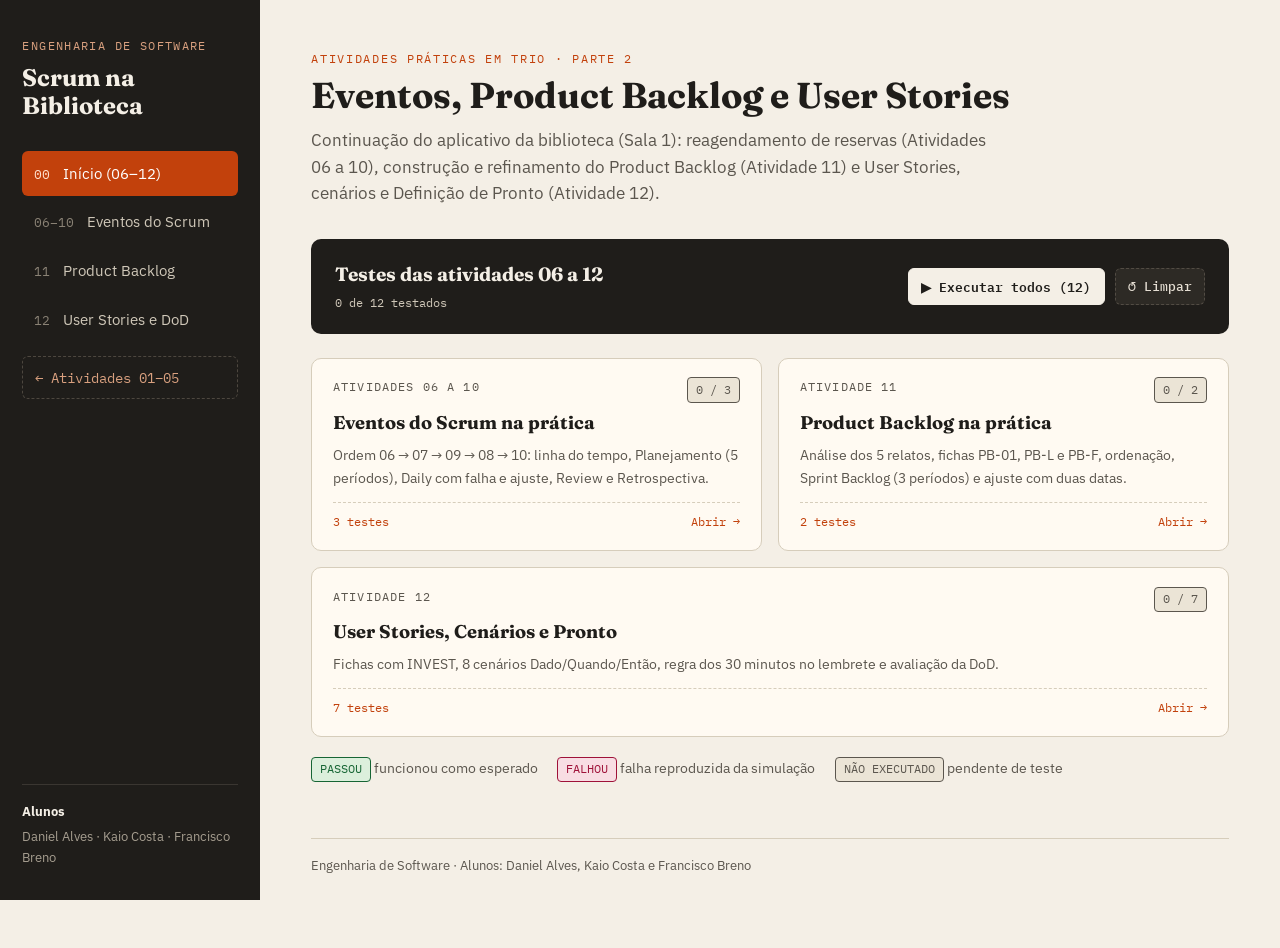
==== scrum-atividades-eng-software/pages/atividades-06-a-12.html @ 36e6ffd8 "Update Scrum activities site Co-authored-by: Copilot App <223556219+Copilot@users.noreply.github.com" ====
<!DOCTYPE html>
<html lang="pt-BR">
<head>
  <meta charset="UTF-8">
  <meta name="viewport" content="width=device-width, initial-scale=1.0">
  <title>Scrum na Biblioteca — Atividades 06 a 12</title>
  <link rel="stylesheet" href="../assets/css/style.css">
</head>
<body>

<aside>
  <div class="brand">
    <small>Engenharia de Software</small>
    <h1>Scrum na Biblioteca</h1>
  </div>
  <nav>
    <button class="active" data-tab="inicio"><span>00</span>Início (06–12)</button>
    <button data-tab="eventos"><span>06–10</span>Eventos do Scrum</button>
    <button data-tab="backlog"><span>11</span>Product Backlog</button>
    <button data-tab="stories"><span>12</span>User Stories e DoD</button>
    <a class="nav-ext" href="../index.html"><span>← Atividades 01–05</span><span></span></a>
  </nav>
  <div class="team">
    <strong>Alunos</strong>
    Daniel Alves · Kaio Costa · Francisco Breno
  </div>
</aside>

<main>

<!-- ================= INÍCIO ================= -->
<section class="panel active" id="inicio">
  <span class="kicker">Atividades práticas em trio · Parte 2</span>
  <h2>Eventos, Product Backlog e User Stories</h2>
  <p class="lead">
    Continuação do aplicativo da biblioteca (Sala 1): reagendamento de reservas (Atividades 06 a 10),
    construção e refinamento do Product Backlog (Atividade 11) e User Stories, cenários e Definição de Pronto (Atividade 12).
  </p>

  <div class="test-bar">
    <div>
      <strong>Testes das atividades 06 a 12</strong>
      <small id="global-status">0 de 12 testados</small>
    </div>
    <div class="test-bar-actions">
      <button class="run-all-btn" id="global-run-all">▶ Executar todos (12)</button>
      <button class="subtle-btn dark" id="global-reset-all">↺ Limpar</button>
    </div>
  </div>

  <div class="activity-cards">
    <div class="act-card" data-goto="eventos">
      <div>
        <div class="act-card-header">
          <span class="label">Atividades 06 a 10</span>
          <span class="tag wait" id="card-status-ev">0 / 3</span>
        </div>
        <h4>Eventos do Scrum na prática</h4>
        <p>Ordem 06 → 07 → 09 → 08 → 10: linha do tempo, Planejamento (5 períodos), Daily com falha e ajuste, Review e Retrospectiva.</p>
      </div>
      <div class="act-card-footer">
        <span>3 testes</span>
        <span>Abrir →</span>
      </div>
    </div>

    <div class="act-card" data-goto="backlog">
      <div>
        <div class="act-card-header">
          <span class="label">Atividade 11</span>
          <span class="tag wait" id="card-status-pb">0 / 2</span>
        </div>
        <h4>Product Backlog na prática</h4>
        <p>Análise dos 5 relatos, fichas PB-01, PB-L e PB-F, ordenação, Sprint Backlog (3 períodos) e ajuste com duas datas.</p>
      </div>
      <div class="act-card-footer">
        <span>2 testes</span>
        <span>Abrir →</span>
      </div>
    </div>

    <div class="act-card" data-goto="stories">
      <div>
        <div class="act-card-header">
          <span class="label">Atividade 12</span>
          <span class="tag wait" id="card-status-us">0 / 7</span>
        </div>
        <h4>User Stories, Cenários e Pronto</h4>
        <p>Fichas com INVEST, 8 cenários Dado/Quando/Então, regra dos 30 minutos no lembrete e avaliação da DoD.</p>
      </div>
      <div class="act-card-footer">
        <span>7 testes</span>
        <span>Abrir →</span>
      </div>
    </div>
  </div>

  <div class="legend">
    <span><span class="tag ok">PASSOU</span> funcionou como esperado</span>
    <span><span class="tag no">FALHOU</span> falha reproduzida da simulação</span>
    <span><span class="tag wait">NÃO EXECUTADO</span> pendente de teste</span>
  </div>
</section>

<!-- ================= ATIVIDADES 06 A 10 ================= -->
<section class="panel" id="eventos">
  <span class="kicker">Atividades 06 a 10 · Eventos do Scrum (ordem 06 → 07 → 09 → 08 → 10)</span>
  <h2>Reagendamento de reserva na Sala 1</h2>
  <p class="lead">
    Dados usados em todos os testes: na Sala 1, <b>10h</b> está reservada por <b>Ana</b>, <b>11h</b> está <b>livre</b> e <b>14h</b> está reservada por <b>Bruno</b>.
    A Daily (09) vem antes da Review (08) para usarmos o plano ajustado na demonstração.
  </p>

  <h3 data-n="06">Cerimônias e linha do tempo da Sprint</h3>
  <div class="box">
    <p><b>Papéis iniciais:</b> Product Owner: <b>Daniel Alves</b> · Scrum Master: <b>Kaio Costa</b> · Developers (rep.): <b>Francisco Breno</b>.</p>
    <span class="label" style="margin-top:.8rem">Sprint (Segunda a Sexta-feira) e perguntas de cada evento</span>
    <div class="timeline">
      <div class="t-step">
        <small>Segunda · Início</small>
        <strong>Planejamento</strong>
        <p>"O que queremos permitir que Ana faça até sexta e o que cabe nos 5 períodos?"</p>
      </div>
      <div class="t-step">
        <small>Seg a Sex (encenada Qua)</small>
        <strong>Reunião Diária</strong>
        <p>"O que avançou, o que travou nas duas telas e o que ajustar hoje para salvar a meta?"</p>
      </div>
      <div class="t-step">
        <small>Sexta · Perto do fim</small>
        <strong>Review da Sprint</strong>
        <p>"O reagendamento atendeu à necessidade de Ana e o que o estudante sugere depois?"</p>
      </div>
      <div class="t-step">
        <small>Sexta · Encerramento</small>
        <strong>Retrospectiva</strong>
        <p>"Por que notamos tarde o erro entre as telas e o que vamos melhorar na próxima Sprint?"</p>
      </div>
    </div>
  </div>

  <h3 data-n="07">Planejamento da Sprint (capacidade: 5 períodos)</h3>
  <div class="cols">
    <div class="box">
      <span class="label">Meta da Sprint</span>
      <p class="quote">Permitir que Ana troque sua reserva para um horário livre, preservando a reserva original se o destino estiver ocupado.</p>
      <span class="label" style="margin-top:.8rem">Seleção inicial (4 de 5 períodos)</span>
      <ol class="backlog">
        <li><div><b>A. Reagendamento básico</b><small>Trocar 10h→11h e bloquear 10h→14h nas duas telas.</small></div><span class="tag ok">3 períodos</span></li>
        <li><div><b>B. Confirmação detalhada</b><small>Mostrar sala e novo horário ao concluir (depende de A).</small></div><span class="tag ok">1 período</span></li>
        <li><div><b>C. Histórico de alterações</b><small>Adiado: somaria 6 períodos (passa de 5) e depende de A.</small></div><span class="tag wait">2 · fora</span></li>
      </ol>
    </div>
    <div class="box">
      <span class="label">Plano inicial de trabalho</span>
      <ul style="margin-left:1.2rem">
        <li>Desenhar "Minhas reservas" com o botão <b>Reagendar</b> e a tela "Consultar horários".</li>
        <li>Definir regra: se o novo horário for livre, mover reserva; se ocupado, manter 10h.</li>
        <li>Executar os dois testes (10h → 11h livre e 10h → 14h ocupado).</li>
      </ul>
      <p style="margin-top:.8rem"><b>Conferência do SM (Kaio):</b> o plano usa 4 de 5 períodos, cabe no tempo e cobre as duas situações.</p>
    </div>
  </div>

  <h3 data-n="09">Reunião Diária (Quarta) e ajuste do plano</h3>
  <div class="box">
    <p><b>Falha observada na quarta:</b> ao trocar das 10h para as 11h, "Minhas reservas" mostrou 11h, mas "Consultar horários" continuou marcando <b>10h como ocupada</b>. A correção e novos testes acrescentam <b>+2 períodos</b> ao item A (que sobe de 3 para <b>5 períodos</b>).</p>
    <p><b>Encenação da Daily (2 min · Developers: Daniel e Francisco · Observador: Kaio):</b></p>
    <ul style="margin-left:1.2rem;margin-top:.35rem">
      <li><b>Avançou:</b> a troca na tela de Ana já funciona; <b>Impede:</b> a consulta não libera as 10h; <b>Ação agora:</b> corrigir a atualização da consulta e repetir os testes. <i>(Kaio anotou: conversa terminou com próxima ação clara.)</i></li>
    </ul>
    <p style="margin-top:.55rem"><b>Renegociação pós-Daily (PO Daniel + Dev Francisco):</b> como A passou para <b>5 períodos</b>, <b>adiamos o item B (Confirmação detalhada, 1 período)</b> para a próxima Sprint. Primeiro corrigimos o vínculo entre as telas; Francisco e Daniel conferem os dois testes.</p>
  </div>

  <div class="lab">
    <div>
      <div class="switch" id="ev-switch">
        <button class="on" data-v="bug">1ª versão (com falha)</button>
        <button data-v="ok">Protótipo corrigido</button>
      </div>

      <div class="phone">
        <div class="sub-screen">
          <div class="bar"><span>Minhas reservas</span><span>Ana</span></div>
          <div style="font-size:.88rem;margin-bottom:.45rem">
            Reserva atual: <b id="ev-ana-slot">Sala 1 · 10:00</b>
          </div>
          <div style="font-size:.82rem;color:var(--ink-soft);margin-bottom:.35rem">Trocar para:</div>
          <div class="btn-row">
            <button class="phone-btn" id="ev-pick-11">11:00</button>
            <button class="phone-btn" id="ev-pick-14">14:00</button>
          </div>
          <button class="phone-btn danger" id="ev-reagendar" style="margin-top:.5rem">Reagendar para <span id="ev-target-lbl">11:00</span></button>
          <div class="screen-out" id="ev-ana-out" style="min-height:48px;margin-top:.55rem">Reserva de Ana às 10:00</div>
        </div>

        <div class="sub-screen">
          <div class="bar"><span>Consultar horários</span><span>Sala 1</span></div>
          <div style="font-size:.86rem;display:grid;gap:.35rem">
            <div>10:00 <span class="tag no" id="ev-s10">Ocupado (Ana)</span></div>
            <div>11:00 <span class="tag ok" id="ev-s11">Livre</span></div>
            <div>14:00 <span class="tag no" id="ev-s14">Ocupado (Bruno)</span></div>
          </div>
        </div>
        <button class="subtle-btn" id="ev-reset" style="margin-top:.7rem;width:100%">↺ Dados iniciais</button>
      </div>
    </div>

    <div>
      <div class="summary">
        <span>Testes do reagendamento (Ativ. 09)</span>
        <button class="run-all-btn" data-group="ev">▶ Executar todos (3)</button>
        <span class="score" id="ev-score">0 / 3</span>
      </div>

      <div class="test" data-test="ev-t1">
        <header><b>1ª VERSÃO</b><h4>Trocar 10h → 11h na quarta (falha observada)</h4><button class="run">Testar</button></header>
        <div class="test-lines">
          <div><strong>Ação:</strong> na 1ª versão, reagendar de 10:00 para 11:00</div>
          <div><strong>Esperado:</strong> Ana em 11:00 e 10:00 livre na consulta</div>
          <div class="got-row"><span><strong>Obtido:</strong> <span class="got">—</span></span><span class="tag-slot"></span></div>
        </div>
        <div class="note">Falha reproduzida da Daily: "Minhas reservas" mudou para 11h, mas "Consultar horários" manteve 10h ocupada.</div>
      </div>

      <div class="test" data-test="ev-t2">
        <header><b>TESTE 1</b><h4>Trocar 10h → 11h livre (corrigido)</h4><button class="run">Testar</button></header>
        <div class="test-lines">
          <div><strong>Ação:</strong> começar com dados iniciais e reagendar 10:00 → 11:00</div>
          <div><strong>Esperado:</strong> Ana em 11:00 · 10:00 Livre, 11:00 Ocupado, 14:00 Ocupado</div>
          <div class="got-row"><span><strong>Obtido:</strong> <span class="got">—</span></span><span class="tag-slot"></span></div>
        </div>
      </div>

      <div class="test" data-test="ev-t3">
        <header><b>TESTE 2</b><h4>Tentar trocar 10h → 14h ocupado (corrigido)</h4><button class="run">Testar</button></header>
        <div class="test-lines">
          <div><strong>Ação:</strong> começar com dados iniciais e tentar reagendar 10:00 → 14:00</div>
          <div><strong>Esperado:</strong> aviso de ocupado; Ana fica em 10:00; 10h e 14h Ocupados, 11h Livre</div>
          <div class="got-row"><span><strong>Obtido:</strong> <span class="got">—</span></span><span class="tag-slot"></span></div>
        </div>
      </div>
    </div>
  </div>

  <h3 data-n="08">Review da Sprint</h3>
  <div class="cols">
    <div class="box">
      <span class="label">Demonstração e conversa com estudante</span>
      <p><b>Resultado demonstrado:</b> reagendamento básico concluído (Testes 1 e 2 passaram). <b>Pendências:</b> itens B e C adiados.</p>
      <p><b>Feedback do estudante (Kaio encenando):</b> <i>"Vi que mudou, mas tive que abrir Minhas reservas para conferir o novo horário. Um lembrete também ajudaria."</i></p>
      <p><b>Pergunta do PO (Daniel):</b> "Em que momento sentiu falta?" — <b>Resposta:</b> logo após confirmar, só apareceu "Reserva alterada", e depois é fácil esquecer o novo horário.</p>
    </div>
    <div class="box">
      <span class="label">Decisão sobre o Product Backlog</span>
      <ul style="margin-left:1.2rem">
        <li><b>1º entre os pendentes:</b> <b>Confirmação detalhada (PB-01)</b> — já estava no backlog; só exige ajustar a mensagem para mostrar sala e horário (Francisco).</li>
        <li><b>Item novo:</b> <b>Lembrete de reserva</b> entra no Product Backlog para análise e refinamento após a confirmação detalhada.</li>
        <li><b>Histórico:</b> permanece depois dos dois por ter menor urgência agora.</li>
      </ul>
    </div>
  </div>

  <h3 data-n="10">Retrospectiva da Sprint</h3>
  <div class="cols">
    <div class="box">
      <span class="label">Fatos da Sprint e classificação</span>
      <p><b>Dificuldade:</b> testar o reagendamento sem conferir as duas telas juntas desde o começo.</p>
      <p><b>Prática a preservar:</b> conferir "Minhas reservas" e "Consultar horários" lado a lado com dados fixos.</p>
      <p style="margin-top:.55rem"><b>Classificação dos assuntos:</b></p>
      <ul style="margin-left:1.2rem">
        <li><i>"Mostrar sala e novo horário na confirmação"</i> → <b>Review / Product Backlog</b> (melhoria do produto).</li>
        <li><i>"Conferir as telas em conjunto antes da demonstração"</i> → <b>Retrospectiva</b> (forma de trabalhar do time).</li>
      </ul>
    </div>
    <div class="box">
      <span class="label">Melhoria verificável para a próxima Sprint</span>
      <p class="quote">
        "Vamos conferir todas as telas afetadas em dupla antes da primeira demonstração. Francisco (Developers) vai combinar a execução até o início da implementação na próxima Sprint. Vamos verificar se ajudou olhando o registro dos testes conjuntos antes da Daily, sem falhas de sincronização na demonstração."
      </p>
    </div>
  </div>
</section>

<!-- ================= ATIVIDADE 11 ================= -->
<section class="panel" id="backlog">
  <span class="kicker">Atividade 11 · Product Backlog na prática</span>
  <h2>Dos relatos ao Sprint Backlog</h2>
  <p class="lead">
    PO: Daniel Alves · SM: Kaio Costa · Developers: Francisco Breno.
    Análise dos 5 relatos (R1 a R5), criação e ordenação das fichas e ajuste final com reservas em duas datas.
  </p>

  <h3 data-n="1">Tratamento dos 5 relatos</h3>
  <div class="box table-wrap">
    <table class="roles">
      <tr><th>Relato</th><th>Necessidade / Problema</th><th>Encaminhamento</th><th>Justificativa e dúvida</th></tr>
      <tr>
        <td><b>R1 Ana</b></td>
        <td>Após reagendar, não viu qual sala e horário ficaram confirmados.</td>
        <td><b>Refinar item <code>PB-01</code></b></td>
        <td><code>PB-01</code> já trata da confirmação. <i>Hipótese a confirmar:</i> se precisa também mostrar a data (confirmada na etapa 5).</td>
      </tr>
      <tr>
        <td><b>R2 Bruno</b></td>
        <td>Esqueceu o novo horário após trocar; biblioteca confirmou lembrete 30 min antes.</td>
        <td><b>Item novo <code>PB-L</code></b></td>
        <td>Nova funcionalidade de notificação. <i>Dúvida:</i> o que fazer se a troca ocorrer faltando menos de 30 min.</td>
      </tr>
      <tr>
        <td><b>R3 Júlia</b></td>
        <td>Muitos horários ocupados atrapalham achar uma sala livre.</td>
        <td><b>Item novo <code>PB-F</code></b></td>
        <td>Filtro opcional mantendo a lista completa. <i>Dúvida:</i> como voltar à lista completa e o que mostrar se tudo estiver ocupado.</td>
      </tr>
      <tr>
        <td><b>R4 Equipe</b></td>
        <td>Conferir telas em dupla antes de demonstrar evita divergência.</td>
        <td><b>Melhoria de trabalho</b></td>
        <td>Não é requisito do usuário; entra nos combinados do time na <b>Retrospectiva / DoD</b>.</td>
      </tr>
      <tr>
        <td><b>R5 Coordenação</b></td>
        <td>"A tela precisa ficar mais moderna" (vago, sem dificuldade observada).</td>
        <td><b>Pedir esclarecimento</b></td>
        <td><i>Pergunta:</i> "Qual dificuldade foi observada na tela atual e o que precisa mudar para melhorar o uso?"</td>
      </tr>
    </table>
  </div>

  <h3 data-n="2">Product Backlog ordenado e fichas detalhadas</h3>
  <div class="box">
    <span class="label">Meta do Produto</span>
    <p class="quote">Tornar a consulta e o acompanhamento de reservas mais claros para que o estudante encontre vagas e não perca sua sala.</p>
    <p style="font-size:.9rem;margin-top:.4rem"><b>Justificativa da ordem:</b> <code>PB-01</code> (1º) resolve dúvida imediata após reagendar com apenas 1 período e sem bloqueios; <code>PB-F</code> (2º) ajuda a achar salas livres rápido também com 1 período; <code>PB-L</code> (3º) tem dúvida pendente sobre trocas &lt;30 min e custa 2 períodos; <code>PB-02</code> fica em 4º.</p>
  </div>

  <div class="cols">
    <div class="box">
      <span class="label">1º · PB-01 · Exibir sala, data e horário na confirmação (1 período)</span>
      <p><b>Origem e valor (R1):</b> evita que Ana tenha de abrir outra tela para conferir a troca.</p>
      <p><b>Requisito funcional (atualizado no passo 5):</b> após reagendar com sucesso, o aplicativo deve exibir a <b>sala, a data e o novo horário</b> da reserva alterada.</p>
      <p><b>Critérios verificáveis:</b><br>
      • <b>C1 (atualizado):</b> com reservas em <code>10/11</code> e <code>12/11</code> às 10h, ao trocar <code>10/11</code> para 11h, a confirmação mostra <code>Sala 1 · 10/11 · 11h</code>.<br>
      • <b>C2:</b> se o destino estiver ocupado (14h), informa indisponibilidade e mantém <code>10/11 · 10h</code> sem confirmar sucesso.</p>
    </div>

    <div class="box">
      <span class="label">2º · PB-F · Filtrar horários livres na consulta (1 período)</span>
      <p><b>Origem e valor (R3):</b> reduz tempo de busca de Júlia sem esconder a lista completa.</p>
      <p><b>Requisito funcional:</b> na consulta de sala e data, permitir ativar o filtro "Só livres" e voltar à lista completa.</p>
      <p><b>Critérios verificáveis:</b><br>
      • <b>C1:</b> em <code>10/11</code> (10h e 14h ocupados, 11h livre), filtro mostra só <code>11h</code> e botão permite voltar.<br>
      • <b>C2:</b> em <code>12/11</code> (todos ocupados), filtro mostra mensagem de nenhum horário livre.</p>
    </div>
  </div>

  <div class="cols">
    <div class="box">
      <span class="label">3º · PB-L · Enviar lembrete antes do horário vigente (2 períodos)</span>
      <p><b>Origem e valor (R2):</b> evita que Bruno esqueça a reserva após reagendar.</p>
      <p><b>Requisito funcional:</b> enviar notificação 30 min antes do horário vigente de reserva ativa com sala, data e horário.</p>
      <p><b>Critérios:</b> C1: reserva ativa/reagendada envia 30 min antes do horário vigente (sem envio do antigo); C2: reserva cancelada antes não envia.</p>
      <p><b>Dúvida aberta:</b> o que fazer se reagendar faltando menos de 30 min.</p>
    </div>

    <div class="box">
      <span class="label">4º · PB-02 · Mostrar histórico de reagendamentos (2 períodos)</span>
      <p>Mantido com a descrição inicial ("Mostrar ao estudante o histórico de reagendamentos"). Será detalhado depois, pois tem menor prioridade frente à confirmação imediata, ao filtro e ao lembrete.</p>
    </div>
  </div>

  <h3 data-n="3">Sprint Backlog (capacidade: 3 períodos) e passo 5</h3>
  <div class="box">
    <p><b>Meta da Sprint:</b> Eliminar a dúvida de quem acabou de reagendar e facilitar a busca por horários livres.</p>
    <p><b>Selecionados (2 de 3 períodos):</b> <code>PB-01</code> (1 período) + <code>PB-F</code> (1 período). <b>Ficaram fora:</b> <code>PB-L</code> (2 períodos — dúvida aberta de &lt;30 min e passaria ou zeraria folga) e <code>PB-02</code> (2 períodos).</p>
    <table class="roles" style="margin-top:.6rem">
      <tr><th>ID</th><th>Ação do plano dos Developers</th><th>Resultado que a ação produz</th></tr>
      <tr><td>PB-01</td><td>Ajustar confirmação para buscar sala, <b>data (passo 5)</b> e novo horário da reserva alterada.</td><td>Mensagem exibe <code>Sala 1 · 10/11 · 11h</code> sem pegar a data <code>12/11</code>.</td></tr>
      <tr><td>PB-01</td><td>Testar troca com duas datas (<code>10/11</code> e <code>12/11</code>) e tentativa em horário ocupado (<code>14h</code>).</td><td>Registro da tela de confirmação e preservação da reserva original.</td></tr>
      <tr><td>PB-F</td><td>Adicionar opção "Só livres" / "Ver todos" e tratar dia sem vagas na consulta.</td><td><code>10/11</code> exibe só <code>11h</code>; <code>12/11</code> mostra aviso de falta de vagas.</td></tr>
    </table>
    <p style="font-size:.9rem;margin-top:.6rem"><b>Efeito do passo 5 (nova informação sobre a data):</b> <code>PB-01</code> já estava na Sprint e manteve <b>1 período</b>; atualizamos o requisito, o Critério 1 e o plano de teste no Sprint Backlog preservando a Meta da Sprint.</p>
  </div>

  <h3 data-n="4">Simulação de PB-01 com duas datas (<code>10/11</code> e <code>12/11</code>)</h3>
  <div class="lab">
    <div class="phone">
      <div class="bar"><span>Reagendar</span><span>Ana</span></div>
      <div style="font-size:.84rem;color:var(--ink-soft);margin-bottom:.4rem">Reservas ativas de Ana às 10:00:</div>
      <div class="slot sel" style="cursor:default"><b>Sala 1 · 10/11 · 10:00</b><span class="tag ok">selecionada</span></div>
      <div class="slot" style="cursor:default">Sala 1 · 12/11 · 10:00 <span class="tag wait">outra data</span></div>
      <div class="btn-row">
        <button class="phone-btn" id="pb-try-11">Trocar 10/11 → 11h</button>
        <button class="phone-btn danger" id="pb-try-14">Trocar 10/11 → 14h</button>
      </div>
      <div class="screen-out" id="pb-out" style="min-height:60px;margin-top:.7rem">Escolha um destino para a reserva de 10/11</div>
      <button class="subtle-btn" id="pb-reset" style="margin-top:.7rem;width:100%">↺ Reiniciar</button>
    </div>

    <div>
      <div class="summary">
        <span>Testes do Sprint Backlog (Ativ. 11)</span>
        <button class="run-all-btn" data-group="pb">▶ Executar todos (2)</button>
        <span class="score" id="pb-score">0 / 2</span>
      </div>

      <div class="test" data-test="pb-t1">
        <header><b>PB-01 · C1</b><h4>Confirmar troca em 10/11 exibindo a data correta</h4><button class="run">Testar</button></header>
        <div class="test-lines">
          <div><strong>Ação:</strong> trocar a reserva de <code>10/11</code> (10:00) para <code>11:00</code></div>
          <div><strong>Esperado:</strong> confirmação mostrar <code>Sala 1 · 10/11 · 11:00</code> (não <code>12/11</code>)</div>
          <div class="got-row"><span><strong>Obtido:</strong> <span class="got">—</span></span><span class="tag-slot"></span></div>
        </div>
      </div>

      <div class="test" data-test="pb-t2">
        <header><b>PB-01 · C2</b><h4>Bloquear troca de 10/11 para 14:00 (ocupado)</h4><button class="run">Testar</button></header>
        <div class="test-lines">
          <div><strong>Ação:</strong> tentar trocar <code>10/11</code> (10:00) para <code>14:00</code></div>
          <div><strong>Esperado:</strong> avisar indisponibilidade e manter <code>Sala 1 · 10/11 · 10:00</code></div>
          <div class="got-row"><span><strong>Obtido:</strong> <span class="got">—</span></span><span class="tag-slot"></span></div>
        </div>
      </div>
    </div>
  </div>
</section>

<!-- ================= ATIVIDADE 12 ================= -->
<section class="panel" id="stories">
  <span class="kicker">Atividade 12 · User Stories, Cenários e Definição de Pronto</span>
  <h2>Filtro (<code>PB-F</code>), Lembrete (<code>PB-L</code>) e DoD</h2>
  <p class="lead">
    Fichas completas com Três Cs e INVEST, adaptação da regra de 30 minutos no lembrete,
    os 8 cenários em Dado/Quando/Então, trecho do Sprint Backlog e avaliação da Definição de Pronto.
  </p>

  <h3 data-n="1">Fichas das duas histórias (com INVEST e adaptação)</h3>
  <div class="cols">
    <div class="box">
      <span class="label">Ficha PB-F · Filtrar horários livres na consulta</span>
      <p><b>Narrativa:</b> Como estudante que consulta uma sala, quero filtrar apenas os horários livres, para encontrar uma vaga sem percorrer horários ocupados.</p>
      <p><b>Conversa (Relato de Júlia):</b><br>
      • <i>Como voltar à lista completa?</i> Decisão: botão alterna "Só livres" e "Ver todos".<br>
      • <i>E se tudo estiver ocupado?</i> Decisão: exibir "Nenhum horário livre nesta data".</p>
      <p><b>Critérios:</b> <b>CA-F01</b> (10/11 exibe só 11h e volta à lista completa); <b>CA-F02</b> (12/11 exibe aviso de falta de vagas).</p>
      <p><b>INVEST (resumo + melhoria):</b> I: independente de lembrete/histórico; N: formato do botão é negociável; V: agiliza busca; E: 1 período; S: cabe em uma Sprint; T: testável em 10/11 e 12/11. <b>Melhoria após INVEST:</b> trocamos "melhorar consulta" por perfil específico e limite claro de data sem vagas.</p>
    </div>

    <div class="box">
      <span class="label">Ficha PB-L · Enviar lembrete da reserva vigente</span>
      <p><b>Narrativa:</b> Como estudante com reserva ativa, quero receber um lembrete antes do horário vigente, para não esquecer a sala após reagendar.</p>
      <p><b>Recorte de escopo:</b> sem e-mail, preferências individuais ou trocas após envio já feito. <b>Dependência:</b> registro da reserva vigente. <b>Dúvida real:</b> fuso/atraso de rede.</p>
      <p><b>Critérios (atualizados na Etapa 3):</b><br>
      • <b>CA-L01</b>: sem alteração, envia 1 vez 30 min antes (sala, data, horário).<br>
      • <b>CA-L02</b>: reagendamento ≥ 30 min antes cancela envio antigo e envia 30 min antes do novo; se faltar <b>&lt; 30 min</b>, envia <b>imediatamente</b> 1 vez; com <b>exatos 30 min</b>, segue regra dos 30 min.<br>
      • <b>CA-L03</b>: cancelada antes do envio não gera notificação.</p>
      <p><b>INVEST pós-regra nova:</b> mantivemos tudo na <b>mesma história PB-L</b>, pois apenas completa a regra de tempo de um único lembrete sem criar nova funcionalidade.</p>
    </div>
  </div>

  <h3 data-n="2">Trecho do Sprint Backlog de PB-L (Etapa 3)</h3>
  <div class="box">
    <p><b>Meta da Sprint:</b> Garantir que estudantes recebam um único lembrete correto do horário vigente, mesmo em trocas de última hora.</p>
    <table class="roles" style="margin-top:.5rem">
      <tr><th>ID</th><th>Tarefa dos Developers</th><th>Resultado esperado</th></tr>
      <tr><td>PB-L</td><td>Implementar regra de envio imediato quando faltar &lt; 30 min e envio aos 30 min quando faltar = 30 min.</td><td>Notificação única enviada no momento exato com dados do novo horário.</td></tr>
      <tr><td>PB-L</td><td>Cancelar envio anterior ao confirmar reagendamento ou cancelamento.</td><td>Nenhuma notificação emitida no horário da reserva antiga (ex.: 9h30 ou 11h30).</td></tr>
      <tr><td>PB-L</td><td>Executar cenários de limite (<code>CT-L04</code>, <code>CT-L05</code>) e repetir reagendamento (<code>CT-L02</code>) e cancelamento (<code>CT-L03</code>).</td><td>Registro das notificações observadas no horário antigo e no novo.</td></tr>
    </table>
  </div>

  <h3 data-n="3">Os 8 cenários (Dado · Quando · Então) e evidências da Etapa 4</h3>
  <div class="box table-wrap">
    <table class="roles">
      <tr><th>Caso e vínculo</th><th>Dado / Quando / Então (resumo)</th><th>Resultado Etapa 4</th></tr>
      <tr><td><b>CT-F01</b> · PB-F · CA-F01<br><small>Filtro em 10/11</small></td><td><b>Dado</b> 10/11 (10h/14h ocup., 11h livre) · <b>Quando</b> ativar "Só livres" · <b>Então</b> exibe só 11h.</td><td><span class="tag ok">Passou</span></td></tr>
      <tr><td><b>CT-F02</b> · PB-F · CA-F02<br><small>Sem vagas em 12/11</small></td><td><b>Dado</b> 12/11 todos ocupados · <b>Quando</b> ativar "Só livres" · <b>Então</b> exibe "Nenhum horário livre".</td><td><span class="tag ok">Passou</span></td></tr>
      <tr><td><b>CT-F03</b> · PB-F · CA-F01<br><small>Voltar à lista completa</small></td><td><b>Dado</b> filtro ligado em 10/11 · <b>Quando</b> tocar "Ver todos" · <b>Então</b> exibe 10h, 11h e 14h.</td><td><span class="tag ok">Passou</span></td></tr>
      <tr><td><b>CT-L01</b> · PB-L · CA-L01<br><small>Sem alteração</small></td><td><b>Dado</b> Bruno Sala 1 10/11 10h · <b>Quando</b> der 9h30 · <b>Então</b> 1 aviso (Sala 1, 10/11, 10h).</td><td><span class="tag ok">Passou</span></td></tr>
      <tr><td><b>CT-L02</b> · PB-L · CA-L02<br><small>Reagendada (8h50)</small></td><td><b>Dado</b> Bruno 10h · <b>Quando</b> troca 8h50 para 11h · <b>Então</b> nada às 9h30; 1 aviso às 10h30 (11h).</td><td><span class="tag no">Falhou (9h30 e 10h30)</span></td></tr>
      <tr><td><b>CT-L03</b> · PB-L · CA-L03<br><small>Cancelada (8h50)</small></td><td><b>Dado</b> Bruno 10h · <b>Quando</b> cancela 8h50 · <b>Então</b> nenhuma notificação às 9h30.</td><td><span class="tag wait">Não executado</span></td></tr>
      <tr><td><b>CT-L04</b> · PB-L · CA-L02<br><small>Limite = 30 min</small></td><td><b>Dado</b> Bruno 12h em 10/11 · <b>Quando</b> troca 10h30 para 11h · <b>Então</b> 1 aviso às 10h30 (11h); nada às 11h30.</td><td><span class="tag wait">Não executado</span></td></tr>
      <tr><td><b>CT-L05</b> · PB-L · CA-L02<br><small>Limite 29 min</small></td><td><b>Dado</b> Bruno 12h em 10/11 · <b>Quando</b> troca 10h31 para 11h · <b>Então</b> 1 aviso imediato às 10h31 (11h); nada às 11h30.</td><td><span class="tag wait">Não executado</span></td></tr>
    </table>
  </div>

  <h3 data-n="4">Protótipo 1: Filtro de horários (<code>PB-F</code>)</h3>
  <div class="lab">
    <div class="phone">
      <div class="bar"><span>Consultar Sala 1</span><span id="f-date-lbl">10/11</span></div>
      <div class="btn-row" style="margin-bottom:.6rem">
        <button class="phone-btn" id="f-d10">10/11</button>
        <button class="phone-btn muted" id="f-d12">12/11</button>
      </div>
      <div id="f-list" style="font-size:.86rem;display:grid;gap:.35rem;margin-bottom:.65rem"></div>
      <button class="phone-btn danger" id="f-toggle">Mostrar só livres</button>
      <div class="screen-out" id="f-out" style="min-height:44px;margin-top:.6rem">Visualização completa</div>
    </div>

    <div>
      <div class="summary">
        <span>Testes do Filtro (<code>PB-F</code>)</span>
        <button class="run-all-btn" data-group="usf">▶ Testar Filtro (3)</button>
        <span class="score" id="usf-score">0 / 3</span>
      </div>

      <div class="test" data-test="usf-t1">
        <header><b>CT-F01</b><h4>Filtrar horários livres em 10/11</h4><button class="run">Testar</button></header>
        <div class="test-lines">
          <div><strong>Ação:</strong> selecionar 10/11 e ativar "Mostrar só livres"</div>
          <div><strong>Esperado:</strong> exibir somente <code>11:00 Livre</code></div>
          <div class="got-row"><span><strong>Obtido:</strong> <span class="got">—</span></span><span class="tag-slot"></span></div>
        </div>
      </div>

      <div class="test" data-test="usf-t2">
        <header><b>CT-F02</b><h4>Filtrar em 12/11 (todos ocupados)</h4><button class="run">Testar</button></header>
        <div class="test-lines">
          <div><strong>Ação:</strong> selecionar 12/11 e ativar "Mostrar só livres"</div>
          <div><strong>Esperado:</strong> mostrar mensagem "Nenhum horário livre nesta data"</div>
          <div class="got-row"><span><strong>Obtido:</strong> <span class="got">—</span></span><span class="tag-slot"></span></div>
        </div>
      </div>

      <div class="test" data-test="usf-t3">
        <header><b>CT-F03</b><h4>Voltar para a lista completa</h4><button class="run">Testar</button></header>
        <div class="test-lines">
          <div><strong>Ação:</strong> em 10/11 filtrado, clicar em "Ver lista completa"</div>
          <div><strong>Esperado:</strong> voltar a exibir 10:00, 11:00 e 14:00</div>
          <div class="got-row"><span><strong>Obtido:</strong> <span class="got">—</span></span><span class="tag-slot"></span></div>
        </div>
      </div>
    </div>
  </div>

  <h3 data-n="5">Protótipo 2: Lembrete e limites de 30 minutos (<code>PB-L</code>)</h3>
  <div class="lab">
    <div>
      <div class="switch" id="l-switch">
        <button class="on" data-v="bug">Tabela Etapa 4 (com falha)</button>
        <button data-v="ok">Corrigido</button>
      </div>
      <div class="phone">
        <div class="bar"><span>Lembrete · Bruno</span><span>Sala 1 · 10/11</span></div>
        <div style="font-size:.82rem;color:var(--ink-soft);margin-bottom:.4rem">Simular ação:</div>
        <button class="slot sel" id="l-sc-reag">8h50: trocar 10h → 11h</button>
        <button class="slot" id="l-sc-lim30">10h30: trocar 12h → 11h (30 min)</button>
        <button class="slot" id="l-sc-lim29">10h31: trocar 12h → 11h (29 min)</button>
        <div class="screen-out" id="l-out" style="min-height:68px;margin-top:.6rem">Clique em um cenário acima</div>
      </div>
    </div>

    <div>
      <div class="summary">
        <span>Testes do Lembrete (<code>PB-L</code>)</span>
        <button class="run-all-btn" data-group="usl">▶ Testar Lembrete (4)</button>
        <span class="score" id="usl-score">0 / 4</span>
      </div>

      <div class="test" data-test="usl-t1">
        <header><b>CT-L02 (BUG)</b><h4>Encenação Etapa 4: troca 10h→11h às 8h50</h4><button class="run">Testar</button></header>
        <div class="test-lines">
          <div><strong>Ação:</strong> simular troca 10h→11h na versão da tabela da Etapa 4</div>
          <div><strong>Esperado:</strong> nenhum envio às 9h30; 1 envio às 10h30</div>
          <div class="got-row"><span><strong>Obtido:</strong> <span class="got">—</span></span><span class="tag-slot"></span></div>
        </div>
        <div class="note">Falha reproduzida da Etapa 4: violou CA-L02 ao disparar também o lembrete antigo às 9h30.</div>
      </div>

      <div class="test" data-test="usl-t2">
        <header><b>CT-L02 (OK)</b><h4>Troca 10h→11h às 8h50 (corrigido)</h4><button class="run">Testar</button></header>
        <div class="test-lines">
          <div><strong>Ação:</strong> simular troca 10h→11h na versão corrigida</div>
          <div><strong>Esperado:</strong> nada às 9h30; 1 envio às 10h30 (11:00)</div>
          <div class="got-row"><span><strong>Obtido:</strong> <span class="got">—</span></span><span class="tag-slot"></span></div>
        </div>
      </div>

      <div class="test" data-test="usl-t3">
        <header><b>CT-L04</b><h4>Limite exato 30 min (10h30: 12h → 11h)</h4><button class="run">Testar</button></header>
        <div class="test-lines">
          <div><strong>Ação:</strong> Bruno confirma troca às 10h30 de 12h para 11h</div>
          <div><strong>Esperado:</strong> 1 envio às 10h30 (regra 30 min); nada às 11h30</div>
          <div class="got-row"><span><strong>Obtido:</strong> <span class="got">—</span></span><span class="tag-slot"></span></div>
        </div>
      </div>

      <div class="test" data-test="usl-t4">
        <header><b>CT-L05</b><h4>Limite 29 min (10h31: 12h → 11h)</h4><button class="run">Testar</button></header>
        <div class="test-lines">
          <div><strong>Ação:</strong> Bruno confirma troca às 10h31 de 12h para 11h</div>
          <div><strong>Esperado:</strong> 1 envio imediato às 10h31; nada às 11h30</div>
          <div class="got-row"><span><strong>Obtido:</strong> <span class="got">—</span></span><span class="tag-slot"></span></div>
        </div>
      </div>
    </div>
  </div>

  <h3 data-n="6">Decisão sobre a Definição de Pronto (DoD) e regressão</h3>
  <div class="cols">
    <div class="box">
      <span class="label">PB-F · Filtro de horários</span>
      <p><span class="tag no">NÃO PRONTO</span></p>
      <p style="margin-top:.45rem"><b>Por quê:</b> todos os testes passaram e foram registrados, mas falta a <b>revisão/conferência por outro integrante</b> exigida pela DoD.</p>
      <p><b>O que falta:</b> outro integrante do trio revisar e registrar a conferência antes de incluir no Incremento.</p>
    </div>
    <div class="box">
      <span class="label">PB-L · Lembrete de reserva</span>
      <p><span class="tag no">NÃO PRONTO</span></p>
      <p style="margin-top:.45rem"><b>Por quê:</b> houve revisão por outro integrante, mas <code>CT-L02</code> falhou (envio duplicado às 9h30) e <code>CT-L03</code>, <code>CT-L04</code> e <code>CT-L05</code> não foram executados.</p>
      <p><b>Correção e regressão:</b> cancelar o lembrete antigo ao confirmar troca, executar <code>CT-L01</code> a <code>CT-L05</code> e rodar teste de regressão em <b><code>PB-01</code></b> (confirmar que o reagendamento ainda exibe sala, data e horário certos, pois ambos usam o mesmo fluxo de troca).</p>
    </div>
  </div>
</section>

<footer>Engenharia de Software · Alunos: Daniel Alves, Kaio Costa e Francisco Breno</footer>
</main>

<script src="../assets/js/core.js"></script>
<script src="../assets/js/parte2.js"></script>
</body>
</html>
---- scrum-atividades-eng-software/assets/css/style.css ----
@import url('https://fonts.googleapis.com/css2?family=Fraunces:opsz,wght@9..144,500;9..144,700&family=IBM+Plex+Sans:wght@400;500;600&family=IBM+Plex+Mono:wght@400;600&display=swap');

:root {
  --paper: #f4efe6;
  --paper-2: #ebe4d6;
  --ink: #1f1d1a;
  --ink-soft: #5b564e;
  --line: #d6cdbb;
  --accent: #c2410c;
  --green: #166534;
  --green-bg: #dcefdc;
  --red: #9f1239;
  --red-bg: #f8dde3;
  --amber-bg: #f6e7c1;
  --serif: 'Fraunces', Georgia, serif;
  --sans: 'IBM Plex Sans', system-ui, sans-serif;
  --mono: 'IBM Plex Mono', Consolas, monospace;
}

* { box-sizing: border-box; margin: 0; padding: 0; }

body {
  font-family: var(--sans);
  background: var(--paper);
  color: var(--ink);
  line-height: 1.6;
  display: grid;
  grid-template-columns: 260px 1fr;
  min-height: 100vh;
}

/* ---------- Barra lateral ---------- */
aside {
  background: var(--ink);
  color: var(--paper);
  padding: 2rem 1.4rem;
  position: sticky;
  top: 0;
  height: 100vh;
  display: flex;
  flex-direction: column;
  gap: 2rem;
}
.brand small {
  font-family: var(--mono);
  font-size: .72rem;
  letter-spacing: .12em;
  text-transform: uppercase;
  color: #d9a07f;
}
.brand h1 {
  font-family: var(--serif);
  font-size: 1.5rem;
  line-height: 1.15;
  margin-top: .4rem;
}
nav { display: flex; flex-direction: column; gap: .25rem; }
nav button {
  all: unset;
  cursor: pointer;
  display: flex;
  gap: .8rem;
  align-items: baseline;
  padding: .65rem .75rem;
  border-radius: 6px;
  color: #cfc7b8;
  font-size: .94rem;
}
nav button span {
  font-family: var(--mono);
  font-size: .8rem;
  color: #8a8275;
}
nav button:hover { background: #2e2b27; color: #fff; }
nav button.active { background: var(--accent); color: #fff; }
nav button.active span { color: #ffe1cf; }
.nav-ext {
  display: flex;
  justify-content: space-between;
  align-items: center;
  margin-top: .6rem;
  padding: .6rem .75rem;
  border-radius: 6px;
  border: 1px dashed #4d473f;
  color: #d9a07f;
  text-decoration: none;
  font-size: .86rem;
  font-family: var(--mono);
}
.nav-ext:hover { background: #2e2b27; color: #fff; border-color: #d9a07f; }
.team {
  margin-top: auto;
  font-size: .82rem;
  color: #a69e90;
  border-top: 1px solid #3a3631;
  padding-top: 1rem;
}
.team strong { color: var(--paper); display: block; margin-bottom: .25rem; }

/* ---------- Conteúdo ---------- */
main { padding: 2.8rem 3.2rem 4.5rem; max-width: 1040px; }
.panel { display: none; }
.panel.active { display: block; animation: in .2s ease; }
@keyframes in { from { opacity: 0; transform: translateY(4px); } }

.kicker {
  font-family: var(--mono);
  font-size: .76rem;
  letter-spacing: .14em;
  text-transform: uppercase;
  color: var(--accent);
}
h2 {
  font-family: var(--serif);
  font-size: 2.25rem;
  line-height: 1.12;
  margin: .3rem 0 .7rem;
}
.lead { font-size: 1.05rem; color: var(--ink-soft); max-width: 68ch; margin-bottom: 2rem; }

h3 {
  font-family: var(--serif);
  font-size: 1.3rem;
  margin: 2.1rem 0 .9rem;
  display: flex;
  align-items: center;
  gap: .65rem;
}
h3::before {
  content: attr(data-n);
  font-family: var(--mono);
  font-size: .78rem;
  background: var(--ink);
  color: var(--paper);
  padding: .1rem .45rem;
  border-radius: 4px;
}

p + p { margin-top: .55rem; }
code { font-family: var(--mono); font-size: .86em; background: var(--paper-2); padding: .08rem .3rem; border-radius: 4px; }

.box {
  background: #fffaf2;
  border: 1px solid var(--line);
  border-radius: 10px;
  padding: 1.3rem 1.5rem;
  margin-bottom: 1rem;
}
.cols { display: grid; grid-template-columns: 1fr 1fr; gap: 1.1rem; }

.quote {
  border-left: 3px solid var(--accent);
  padding: .35rem 0 .35rem 1rem;
  font-family: var(--serif);
  font-size: 1.1rem;
  margin: .5rem 0;
}

.label {
  font-family: var(--mono);
  font-size: .72rem;
  text-transform: uppercase;
  letter-spacing: .1em;
  color: var(--ink-soft);
  display: block;
  margin-bottom: .3rem;
}

/* tabelas */
.roles { width: 100%; border-collapse: collapse; font-size: .94rem; }
.roles th, .roles td { text-align: left; padding: .55rem .75rem; border-bottom: 1px solid var(--line); vertical-align: top; }
.roles th { font-family: var(--mono); font-size: .72rem; text-transform: uppercase; color: var(--ink-soft); letter-spacing: .08em; }
.table-wrap { overflow-x: auto; }

/* linha do tempo */
.timeline { display: grid; grid-template-columns: repeat(4, 1fr); gap: .8rem; margin-top: .6rem; }
.t-step {
  background: var(--paper);
  border: 1px solid var(--line);
  border-top: 3px solid var(--accent);
  border-radius: 8px;
  padding: .85rem;
  font-size: .88rem;
}
.t-step small { font-family: var(--mono); font-size: .72rem; text-transform: uppercase; color: var(--accent); display: block; margin-bottom: .2rem; }
.t-step strong { display: block; margin-bottom: .35rem; }
.t-step p { color: var(--ink-soft); font-size: .84rem; line-height: 1.45; }

/* backlog ordenado */
ol.backlog { list-style: none; counter-reset: b; }
ol.backlog li {
  counter-increment: b;
  display: grid;
  grid-template-columns: 2.2rem 1fr auto;
  gap: .8rem;
  align-items: center;
  padding: .75rem 0;
  border-bottom: 1px dashed var(--line);
}
ol.backlog li:last-child { border-bottom: none; }
ol.backlog li::before {
  content: counter(b);
  font-family: var(--serif);
  font-size: 1.5rem;
  color: var(--accent);
}
ol.backlog small { display: block; color: var(--ink-soft); }
.moved { background: var(--amber-bg); border-radius: 6px; padding-left: .5rem !important; padding-right: .5rem !important; }

.tag {
  font-family: var(--mono);
  font-size: .72rem;
  padding: .15rem .5rem;
  border-radius: 4px;
  white-space: nowrap;
  border: 1px solid currentColor;
  display: inline-block;
}
.tag.ok { color: var(--green); background: var(--green-bg); }
.tag.no { color: var(--red); background: var(--red-bg); }
.tag.wait { color: var(--ink-soft); background: var(--paper-2); }

/* ---------- Barra de testes no Início ---------- */
.test-bar {
  background: var(--ink);
  color: var(--paper);
  border-radius: 10px;
  padding: 1.2rem 1.5rem;
  margin-bottom: 1.5rem;
  display: flex;
  justify-content: space-between;
  align-items: center;
  flex-wrap: wrap;
  gap: 1rem;
}
.test-bar strong { font-family: var(--serif); font-size: 1.2rem; display: block; }
.test-bar small { font-family: var(--mono); font-size: .78rem; color: #cfc7b8; }
.test-bar-actions { display: flex; gap: .6rem; flex-wrap: wrap; }

.legend {
  display: flex;
  flex-wrap: wrap;
  gap: 1.2rem;
  font-size: .88rem;
  color: var(--ink-soft);
  margin-top: 1.2rem;
}

.activity-cards {
  display: grid;
  grid-template-columns: repeat(2, 1fr);
  gap: 1rem;
}
.act-card {
  background: #fffaf2;
  border: 1px solid var(--line);
  border-radius: 10px;
  padding: 1.15rem 1.3rem;
  cursor: pointer;
  transition: transform .15s ease, border-color .15s ease;
  display: flex;
  flex-direction: column;
  justify-content: space-between;
}
.act-card:hover { border-color: var(--accent); transform: translateY(-2px); }
.act-card:last-child:nth-child(odd) { grid-column: 1 / -1; }
.act-card-header { display: flex; justify-content: space-between; align-items: center; margin-bottom: .35rem; }
.act-card h4 { font-family: var(--serif); font-size: 1.15rem; margin-bottom: .35rem; }
.act-card p { font-size: .9rem; color: var(--ink-soft); margin-bottom: .8rem; }
.act-card-footer {
  display: flex;
  justify-content: space-between;
  font-family: var(--mono);
  font-size: .78rem;
  color: var(--accent);
  border-top: 1px dashed var(--line);
  padding-top: .55rem;
}

/* ---------- Protótipo (celular) ---------- */
.lab { display: grid; grid-template-columns: 300px 1fr; gap: 1.8rem; align-items: start; }
.phone {
  background: #fff;
  border: 8px solid var(--ink);
  border-radius: 26px;
  padding: 1.2rem 1rem 1.4rem;
  position: relative;
  box-shadow: 6px 6px 0 var(--paper-2);
}
.phone .bar {
  font-weight: 600;
  font-size: .9rem;
  border-bottom: 1px solid #eee;
  padding-bottom: .55rem;
  margin-bottom: .85rem;
  display: flex;
  justify-content: space-between;
}
.slot {
  display: flex;
  justify-content: space-between;
  align-items: center;
  width: 100%;
  padding: .7rem .85rem;
  border: 2px solid #e5e5e5;
  border-radius: 10px;
  background: #fff;
  font: inherit;
  cursor: pointer;
  margin-bottom: .45rem;
}
.slot.sel { border-color: var(--ink); background: #faf7f1; }
.phone-btn {
  width: 100%;
  padding: .75rem;
  border: none;
  border-radius: 10px;
  background: var(--ink);
  color: #fff;
  font: 600 .94rem var(--sans);
  cursor: pointer;
  margin-top: .4rem;
}
.phone-btn.danger { background: var(--red); }
.phone-btn.muted { background: #78716c; }
.phone-btn:disabled { background: #bbb; cursor: not-allowed; }
.btn-row { display: flex; gap: .45rem; margin-top: .5rem; }
.btn-row .phone-btn { flex: 1; margin-top: 0; }
.sub-screen { border: 1px solid #e7e1d6; border-radius: 12px; padding: .85rem; margin-bottom: .75rem; background: #fcfaf6; }
.sub-screen:last-of-type { margin-bottom: 0; }
.screen-out {
  margin-top: .9rem;
  min-height: 68px;
  border-radius: 10px;
  display: flex;
  flex-direction: column;
  align-items: center;
  justify-content: center;
  text-align: center;
  padding: .75rem;
  font-weight: 600;
  border: 1px dashed #ddd;
  color: #888;
  font-size: .9rem;
}
.screen-out.ok { background: var(--green-bg); color: var(--green); border: 1px solid #9cc89c; }
.screen-out.no { background: var(--red-bg); color: var(--red); border: 1px solid #e5a5b4; }
.screen-out.blank { background: #fff; border: 1px dashed #eee; color: transparent; }

.modal {
  position: absolute; inset: 0;
  background: rgba(31,29,26,.55);
  border-radius: 18px;
  display: none;
  align-items: center;
  justify-content: center;
  padding: 1rem;
}
.modal.show { display: flex; }
.modal > div { background: #fff; border-radius: 12px; padding: 1.1rem; text-align: center; font-size: .9rem; }
.modal .row { display: flex; gap: .5rem; margin-top: .8rem; }
.modal .row button { flex: 1; margin: 0; }

.switch { display: inline-flex; border: 1px solid var(--ink); border-radius: 8px; overflow: hidden; margin-bottom: .9rem; }
.switch button {
  all: unset; cursor: pointer; padding: .48rem .95rem; font-size: .88rem; font-weight: 500;
}
.switch button.on { background: var(--ink); color: var(--paper); }

/* ---------- Casos de teste simples e claros ---------- */
.summary {
  display: flex; align-items: center; justify-content: space-between;
  background: var(--ink); color: var(--paper);
  padding: .8rem 1.2rem; border-radius: 10px; margin-bottom: .9rem;
  flex-wrap: wrap; gap: .7rem;
}
.summary .score { font-family: var(--serif); font-size: 1.35rem; }

.test {
  background: #fffaf2;
  border: 1px solid var(--line);
  border-left: 5px solid var(--line);
  border-radius: 10px;
  padding: 1rem 1.2rem;
  margin-bottom: .85rem;
}
.test.pass { border-left-color: var(--green); }
.test.fail { border-left-color: var(--red); }
.test header { display: flex; justify-content: space-between; align-items: center; gap: .8rem; margin-bottom: .5rem; }
.test header b { font-family: var(--mono); font-size: .82rem; color: var(--accent); }
.test header h4 { font-family: var(--serif); font-size: 1.06rem; font-weight: 500; flex: 1; }

.test-lines { font-size: .9rem; display: grid; gap: .3rem; }
.test-lines div strong { font-weight: 600; color: var(--ink); }
.test-lines .got-row {
  margin-top: .3rem;
  padding-top: .45rem;
  border-top: 1px dashed var(--line);
  display: flex;
  justify-content: space-between;
  align-items: center;
  gap: .6rem;
}

.run {
  font: 600 .82rem var(--sans);
  background: var(--ink);
  color: var(--paper);
  border: none;
  border-radius: 6px;
  padding: .4rem .85rem;
  cursor: pointer;
}
.run:hover { background: var(--accent); }
.run:disabled { opacity: .6; cursor: wait; }

.run-all-btn {
  font: 600 .8rem var(--mono);
  background: var(--paper);
  color: var(--ink);
  border: 1px solid var(--paper);
  border-radius: 6px;
  padding: .4rem .8rem;
  cursor: pointer;
}
.run-all-btn:hover { background: var(--accent); color: #fff; border-color: var(--accent); }
.run-all-btn:disabled { opacity: .6; cursor: wait; }

.subtle-btn {
  background: #faf6ee;
  border: 1px dashed var(--line);
  color: var(--ink-soft);
  font: 500 .8rem var(--mono);
  padding: .42rem .75rem;
  border-radius: 6px;
  cursor: pointer;
  text-align: center;
}
.subtle-btn:hover { border-color: var(--ink); color: var(--ink); background: #fff; }
.subtle-btn.dark { background: #2d2a25; color: #e5ded3; border-color: #524c44; }
.subtle-btn.dark:hover { background: #3b3730; color: #fff; }

.note {
  background: #fbf5e8;
  border-left: 3px solid #d97706;
  padding: .5rem .8rem;
  font-size: .84rem;
  border-radius: 0 6px 6px 0;
  margin-top: .6rem;
  color: #78350f;
}

.answer dt { font-weight: 600; margin-top: .8rem; }
.answer dt:first-child { margin-top: 0; }
.answer dd { color: var(--ink-soft); }

pre.mail { font-family: var(--mono); font-size: .82rem; white-space: pre-wrap; background: var(--paper); padding: .9rem 1rem; border-radius: 8px; margin-bottom: .6rem; }

footer { margin-top: 3.5rem; font-size: .82rem; color: var(--ink-soft); border-top: 1px solid var(--line); padding-top: 1rem; }

@media (max-width: 900px) {
  body { grid-template-columns: 1fr; }
  aside { position: static; height: auto; }
  main { padding: 1.8rem 1.2rem; }
  .cols, .lab, .activity-cards, .timeline { grid-template-columns: 1fr; }
}
@media print {
  body { display: block; background: #fff; }
  aside, .run, .run-all-btn, .subtle-btn, .switch, .test-bar { display: none; }
  .panel { display: block !important; page-break-after: always; }
}
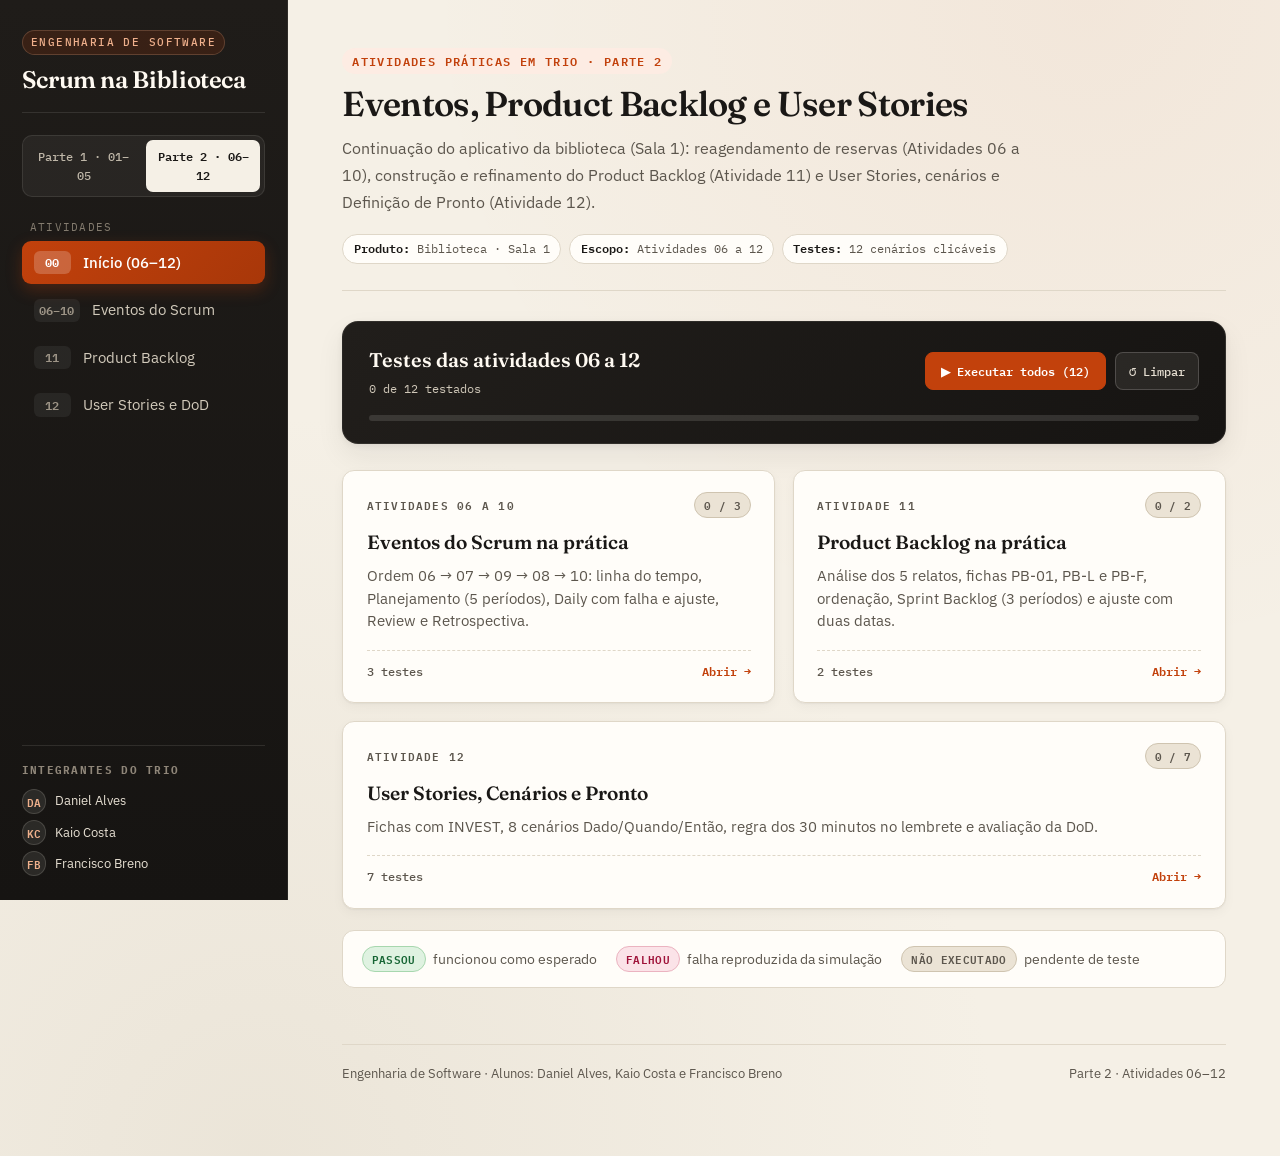
==== commit dac59645: "Refresh Scrum activities site Co-authored-by: Copilot App <223556219+Copilot@users.noreply.github.co" ====
--- a/scrum-atividades-eng-software/pages/atividades-06-a-12.html
+++ b/scrum-atividades-eng-software/pages/atividades-06-a-12.html
@@ -13,16 +13,29 @@
     <small>Engenharia de Software</small>
     <h1>Scrum na Biblioteca</h1>
   </div>
-  <nav>
-    <button class="active" data-tab="inicio"><span>00</span>Início (06–12)</button>
-    <button data-tab="eventos"><span>06–10</span>Eventos do Scrum</button>
-    <button data-tab="backlog"><span>11</span>Product Backlog</button>
-    <button data-tab="stories"><span>12</span>User Stories e DoD</button>
-    <a class="nav-ext" href="../index.html"><span>← Atividades 01–05</span><span></span></a>
-  </nav>
+
+  <div class="part-switch" aria-label="Alternar entre partes do trabalho">
+    <a href="../index.html">Parte 1 · 01–05</a>
+    <span class="current" aria-current="page">Parte 2 · 06–12</span>
+  </div>
+
+  <div>
+    <div class="nav-title">Atividades</div>
+    <nav>
+      <button class="active" data-tab="inicio"><span>00</span>Início (06–12)</button>
+      <button data-tab="eventos"><span>06–10</span>Eventos do Scrum</button>
+      <button data-tab="backlog"><span>11</span>Product Backlog</button>
+      <button data-tab="stories"><span>12</span>User Stories e DoD</button>
+    </nav>
+  </div>
+
   <div class="team">
-    <strong>Alunos</strong>
-    Daniel Alves · Kaio Costa · Francisco Breno
+    <strong>Integrantes do trio</strong>
+    <div class="team-list">
+      <div class="member"><i>DA</i><span>Daniel Alves</span></div>
+      <div class="member"><i>KC</i><span>Kaio Costa</span></div>
+      <div class="member"><i>FB</i><span>Francisco Breno</span></div>
+    </div>
   </div>
 </aside>
 
@@ -30,26 +43,38 @@
 
 <!-- ================= INÍCIO ================= -->
 <section class="panel active" id="inicio">
-  <span class="kicker">Atividades práticas em trio · Parte 2</span>
-  <h2>Eventos, Product Backlog e User Stories</h2>
-  <p class="lead">
-    Continuação do aplicativo da biblioteca (Sala 1): reagendamento de reservas (Atividades 06 a 10),
-    construção e refinamento do Product Backlog (Atividade 11) e User Stories, cenários e Definição de Pronto (Atividade 12).
-  </p>
+  <div class="panel-head">
+    <span class="kicker">Atividades práticas em trio · Parte 2</span>
+    <h2>Eventos, Product Backlog e User Stories</h2>
+    <p class="lead">
+      Continuação do aplicativo da biblioteca (Sala 1): reagendamento de reservas (Atividades 06 a 10),
+      construção e refinamento do Product Backlog (Atividade 11) e User Stories, cenários e Definição de Pronto (Atividade 12).
+    </p>
+    <div class="meta-chips">
+      <span class="meta-chip"><b>Produto:</b> Biblioteca · Sala 1</span>
+      <span class="meta-chip"><b>Escopo:</b> Atividades 06 a 12</span>
+      <span class="meta-chip"><b>Testes:</b> 12 cenários clicáveis</span>
+    </div>
+  </div>
 
   <div class="test-bar">
-    <div>
-      <strong>Testes das atividades 06 a 12</strong>
-      <small id="global-status">0 de 12 testados</small>
-    </div>
-    <div class="test-bar-actions">
-      <button class="run-all-btn" id="global-run-all">▶ Executar todos (12)</button>
-      <button class="subtle-btn dark" id="global-reset-all">↺ Limpar</button>
+    <div class="test-bar-top">
+      <div>
+        <strong>Testes das atividades 06 a 12</strong>
+        <small id="global-status">0 de 12 testados</small>
+      </div>
+      <div class="test-bar-actions">
+        <button class="run-all-btn" id="global-run-all">▶ Executar todos (12)</button>
+        <button class="subtle-btn dark" id="global-reset-all">↺ Limpar</button>
+      </div>
+    </div>
+    <div class="progress-track" aria-hidden="true">
+      <div class="progress-fill" id="global-progress"></div>
     </div>
   </div>
 
   <div class="activity-cards">
-    <div class="act-card" data-goto="eventos">
+    <div class="act-card" data-goto="eventos" tabindex="0" role="button">
       <div>
         <div class="act-card-header">
           <span class="label">Atividades 06 a 10</span>
@@ -64,7 +89,7 @@
       </div>
     </div>
 
-    <div class="act-card" data-goto="backlog">
+    <div class="act-card" data-goto="backlog" tabindex="0" role="button">
       <div>
         <div class="act-card-header">
           <span class="label">Atividade 11</span>
@@ -79,7 +104,7 @@
       </div>
     </div>
 
-    <div class="act-card" data-goto="stories">
+    <div class="act-card" data-goto="stories" tabindex="0" role="button">
       <div>
         <div class="act-card-header">
           <span class="label">Atividade 12</span>
@@ -104,17 +129,19 @@
 
 <!-- ================= ATIVIDADES 06 A 10 ================= -->
 <section class="panel" id="eventos">
-  <span class="kicker">Atividades 06 a 10 · Eventos do Scrum (ordem 06 → 07 → 09 → 08 → 10)</span>
-  <h2>Reagendamento de reserva na Sala 1</h2>
-  <p class="lead">
-    Dados usados em todos os testes: na Sala 1, <b>10h</b> está reservada por <b>Ana</b>, <b>11h</b> está <b>livre</b> e <b>14h</b> está reservada por <b>Bruno</b>.
-    A Daily (09) vem antes da Review (08) para usarmos o plano ajustado na demonstração.
-  </p>
+  <div class="panel-head">
+    <span class="kicker">Atividades 06 a 10 · Eventos do Scrum (ordem 06 → 07 → 09 → 08 → 10)</span>
+    <h2>Reagendamento de reserva na Sala 1</h2>
+    <p class="lead">
+      Dados usados em todos os testes: na Sala 1, <b>10h</b> está reservada por <b>Ana</b>, <b>11h</b> está <b>livre</b> e <b>14h</b> está reservada por <b>Bruno</b>.
+      A Daily (09) vem antes da Review (08) para usarmos o plano ajustado na demonstração.
+    </p>
+  </div>
 
   <h3 data-n="06">Cerimônias e linha do tempo da Sprint</h3>
   <div class="box">
     <p><b>Papéis iniciais:</b> Product Owner: <b>Daniel Alves</b> · Scrum Master: <b>Kaio Costa</b> · Developers (rep.): <b>Francisco Breno</b>.</p>
-    <span class="label" style="margin-top:.8rem">Sprint (Segunda a Sexta-feira) e perguntas de cada evento</span>
+    <span class="label" style="margin-top:.85rem">Sprint (Segunda a Sexta-feira) e perguntas de cada evento</span>
     <div class="timeline">
       <div class="t-step">
         <small>Segunda · Início</small>
@@ -144,7 +171,7 @@
     <div class="box">
       <span class="label">Meta da Sprint</span>
       <p class="quote">Permitir que Ana troque sua reserva para um horário livre, preservando a reserva original se o destino estiver ocupado.</p>
-      <span class="label" style="margin-top:.8rem">Seleção inicial (4 de 5 períodos)</span>
+      <span class="label" style="margin-top:.85rem">Seleção inicial (4 de 5 períodos)</span>
       <ol class="backlog">
         <li><div><b>A. Reagendamento básico</b><small>Trocar 10h→11h e bloquear 10h→14h nas duas telas.</small></div><span class="tag ok">3 períodos</span></li>
         <li><div><b>B. Confirmação detalhada</b><small>Mostrar sala e novo horário ao concluir (depende de A).</small></div><span class="tag ok">1 período</span></li>
@@ -158,7 +185,7 @@
         <li>Definir regra: se o novo horário for livre, mover reserva; se ocupado, manter 10h.</li>
         <li>Executar os dois testes (10h → 11h livre e 10h → 14h ocupado).</li>
       </ul>
-      <p style="margin-top:.8rem"><b>Conferência do SM (Kaio):</b> o plano usa 4 de 5 períodos, cabe no tempo e cobre as duas situações.</p>
+      <p style="margin-top:.85rem"><b>Conferência do SM (Kaio):</b> o plano usa 4 de 5 períodos, cabe no tempo e cobre as duas situações.</p>
     </div>
   </div>
 
@@ -173,7 +200,7 @@
   </div>
 
   <div class="lab">
-    <div>
+    <div class="lab-device">
       <div class="switch" id="ev-switch">
         <button class="on" data-v="bug">1ª versão (com falha)</button>
         <button data-v="ok">Protótipo corrigido</button>
@@ -196,10 +223,10 @@
 
         <div class="sub-screen">
           <div class="bar"><span>Consultar horários</span><span>Sala 1</span></div>
-          <div style="font-size:.86rem;display:grid;gap:.35rem">
-            <div>10:00 <span class="tag no" id="ev-s10">Ocupado (Ana)</span></div>
-            <div>11:00 <span class="tag ok" id="ev-s11">Livre</span></div>
-            <div>14:00 <span class="tag no" id="ev-s14">Ocupado (Bruno)</span></div>
+          <div style="font-size:.86rem;display:grid;gap:.4rem">
+            <div style="display:flex;justify-content:space-between;align-items:center"><span>10:00</span><span class="tag no" id="ev-s10">Ocupado (Ana)</span></div>
+            <div style="display:flex;justify-content:space-between;align-items:center"><span>11:00</span><span class="tag ok" id="ev-s11">Livre</span></div>
+            <div style="display:flex;justify-content:space-between;align-items:center"><span>14:00</span><span class="tag no" id="ev-s14">Ocupado (Bruno)</span></div>
           </div>
         </div>
         <button class="subtle-btn" id="ev-reset" style="margin-top:.7rem;width:100%">↺ Dados iniciais</button>
@@ -280,16 +307,23 @@
       </p>
     </div>
   </div>
+
+  <div class="panel-nav">
+    <button class="panel-nav-btn" data-goto="inicio">← Voltar ao Início</button>
+    <button class="panel-nav-btn primary" data-goto="backlog">Próxima: Atividade 11 →</button>
+  </div>
 </section>
 
 <!-- ================= ATIVIDADE 11 ================= -->
 <section class="panel" id="backlog">
-  <span class="kicker">Atividade 11 · Product Backlog na prática</span>
-  <h2>Dos relatos ao Sprint Backlog</h2>
-  <p class="lead">
-    PO: Daniel Alves · SM: Kaio Costa · Developers: Francisco Breno.
-    Análise dos 5 relatos (R1 a R5), criação e ordenação das fichas e ajuste final com reservas em duas datas.
-  </p>
+  <div class="panel-head">
+    <span class="kicker">Atividade 11 · Product Backlog na prática</span>
+    <h2>Dos relatos ao Sprint Backlog</h2>
+    <p class="lead">
+      PO: Daniel Alves · SM: Kaio Costa · Developers: Francisco Breno.
+      Análise dos 5 relatos (R1 a R5), criação e ordenação das fichas e ajuste final com reservas em duas datas.
+    </p>
+  </div>
 
   <h3 data-n="1">Tratamento dos 5 relatos</h3>
   <div class="box table-wrap">
@@ -332,7 +366,7 @@
   <div class="box">
     <span class="label">Meta do Produto</span>
     <p class="quote">Tornar a consulta e o acompanhamento de reservas mais claros para que o estudante encontre vagas e não perca sua sala.</p>
-    <p style="font-size:.9rem;margin-top:.4rem"><b>Justificativa da ordem:</b> <code>PB-01</code> (1º) resolve dúvida imediata após reagendar com apenas 1 período e sem bloqueios; <code>PB-F</code> (2º) ajuda a achar salas livres rápido também com 1 período; <code>PB-L</code> (3º) tem dúvida pendente sobre trocas &lt;30 min e custa 2 períodos; <code>PB-02</code> fica em 4º.</p>
+    <p style="font-size:.92rem;margin-top:.4rem"><b>Justificativa da ordem:</b> <code>PB-01</code> (1º) resolve dúvida imediata após reagendar com apenas 1 período e sem bloqueios; <code>PB-F</code> (2º) ajuda a achar salas livres rápido também com 1 período; <code>PB-L</code> (3º) tem dúvida pendente sobre trocas &lt;30 min e custa 2 períodos; <code>PB-02</code> fica em 4º.</p>
   </div>
 
   <div class="cols">
@@ -371,31 +405,33 @@
   </div>
 
   <h3 data-n="3">Sprint Backlog (capacidade: 3 períodos) e passo 5</h3>
-  <div class="box">
+  <div class="box table-wrap">
     <p><b>Meta da Sprint:</b> Eliminar a dúvida de quem acabou de reagendar e facilitar a busca por horários livres.</p>
     <p><b>Selecionados (2 de 3 períodos):</b> <code>PB-01</code> (1 período) + <code>PB-F</code> (1 período). <b>Ficaram fora:</b> <code>PB-L</code> (2 períodos — dúvida aberta de &lt;30 min e passaria ou zeraria folga) e <code>PB-02</code> (2 períodos).</p>
-    <table class="roles" style="margin-top:.6rem">
+    <table class="roles" style="margin-top:.7rem">
       <tr><th>ID</th><th>Ação do plano dos Developers</th><th>Resultado que a ação produz</th></tr>
       <tr><td>PB-01</td><td>Ajustar confirmação para buscar sala, <b>data (passo 5)</b> e novo horário da reserva alterada.</td><td>Mensagem exibe <code>Sala 1 · 10/11 · 11h</code> sem pegar a data <code>12/11</code>.</td></tr>
       <tr><td>PB-01</td><td>Testar troca com duas datas (<code>10/11</code> e <code>12/11</code>) e tentativa em horário ocupado (<code>14h</code>).</td><td>Registro da tela de confirmação e preservação da reserva original.</td></tr>
       <tr><td>PB-F</td><td>Adicionar opção "Só livres" / "Ver todos" e tratar dia sem vagas na consulta.</td><td><code>10/11</code> exibe só <code>11h</code>; <code>12/11</code> mostra aviso de falta de vagas.</td></tr>
     </table>
-    <p style="font-size:.9rem;margin-top:.6rem"><b>Efeito do passo 5 (nova informação sobre a data):</b> <code>PB-01</code> já estava na Sprint e manteve <b>1 período</b>; atualizamos o requisito, o Critério 1 e o plano de teste no Sprint Backlog preservando a Meta da Sprint.</p>
+    <p style="font-size:.9rem;margin-top:.7rem"><b>Efeito do passo 5 (nova informação sobre a data):</b> <code>PB-01</code> já estava na Sprint e manteve <b>1 período</b>; atualizamos o requisito, o Critério 1 e o plano de teste no Sprint Backlog preservando a Meta da Sprint.</p>
   </div>
 
   <h3 data-n="4">Simulação de PB-01 com duas datas (<code>10/11</code> e <code>12/11</code>)</h3>
   <div class="lab">
-    <div class="phone">
-      <div class="bar"><span>Reagendar</span><span>Ana</span></div>
-      <div style="font-size:.84rem;color:var(--ink-soft);margin-bottom:.4rem">Reservas ativas de Ana às 10:00:</div>
-      <div class="slot sel" style="cursor:default"><b>Sala 1 · 10/11 · 10:00</b><span class="tag ok">selecionada</span></div>
-      <div class="slot" style="cursor:default">Sala 1 · 12/11 · 10:00 <span class="tag wait">outra data</span></div>
-      <div class="btn-row">
-        <button class="phone-btn" id="pb-try-11">Trocar 10/11 → 11h</button>
-        <button class="phone-btn danger" id="pb-try-14">Trocar 10/11 → 14h</button>
-      </div>
-      <div class="screen-out" id="pb-out" style="min-height:60px;margin-top:.7rem">Escolha um destino para a reserva de 10/11</div>
-      <button class="subtle-btn" id="pb-reset" style="margin-top:.7rem;width:100%">↺ Reiniciar</button>
+    <div class="lab-device">
+      <div class="phone">
+        <div class="bar"><span>Reagendar</span><span>Ana</span></div>
+        <div style="font-size:.84rem;color:var(--ink-soft);margin-bottom:.4rem">Reservas ativas de Ana às 10:00:</div>
+        <div class="slot sel" style="cursor:default"><b>Sala 1 · 10/11 · 10:00</b><span class="tag ok">selecionada</span></div>
+        <div class="slot" style="cursor:default">Sala 1 · 12/11 · 10:00 <span class="tag wait">outra data</span></div>
+        <div class="btn-row">
+          <button class="phone-btn" id="pb-try-11">Trocar 10/11 → 11h</button>
+          <button class="phone-btn danger" id="pb-try-14">Trocar 10/11 → 14h</button>
+        </div>
+        <div class="screen-out" id="pb-out" style="min-height:60px;margin-top:.7rem">Escolha um destino para a reserva de 10/11</div>
+        <button class="subtle-btn" id="pb-reset" style="margin-top:.7rem;width:100%">↺ Reiniciar</button>
+      </div>
     </div>
 
     <div>
@@ -424,16 +460,23 @@
       </div>
     </div>
   </div>
+
+  <div class="panel-nav">
+    <button class="panel-nav-btn" data-goto="eventos">← Anterior: Atividades 06–10</button>
+    <button class="panel-nav-btn primary" data-goto="stories">Próxima: Atividade 12 →</button>
+  </div>
 </section>
 
 <!-- ================= ATIVIDADE 12 ================= -->
 <section class="panel" id="stories">
-  <span class="kicker">Atividade 12 · User Stories, Cenários e Definição de Pronto</span>
-  <h2>Filtro (<code>PB-F</code>), Lembrete (<code>PB-L</code>) e DoD</h2>
-  <p class="lead">
-    Fichas completas com Três Cs e INVEST, adaptação da regra de 30 minutos no lembrete,
-    os 8 cenários em Dado/Quando/Então, trecho do Sprint Backlog e avaliação da Definição de Pronto.
-  </p>
+  <div class="panel-head">
+    <span class="kicker">Atividade 12 · User Stories, Cenários e Definição de Pronto</span>
+    <h2>Filtro (<code>PB-F</code>), Lembrete (<code>PB-L</code>) e DoD</h2>
+    <p class="lead">
+      Fichas completas com Três Cs e INVEST, adaptação da regra de 30 minutos no lembrete,
+      os 8 cenários em Dado/Quando/Então, trecho do Sprint Backlog e avaliação da Definição de Pronto.
+    </p>
+  </div>
 
   <h3 data-n="1">Fichas das duas histórias (com INVEST e adaptação)</h3>
   <div class="cols">
@@ -460,9 +503,9 @@
   </div>
 
   <h3 data-n="2">Trecho do Sprint Backlog de PB-L (Etapa 3)</h3>
-  <div class="box">
+  <div class="box table-wrap">
     <p><b>Meta da Sprint:</b> Garantir que estudantes recebam um único lembrete correto do horário vigente, mesmo em trocas de última hora.</p>
-    <table class="roles" style="margin-top:.5rem">
+    <table class="roles" style="margin-top:.6rem">
       <tr><th>ID</th><th>Tarefa dos Developers</th><th>Resultado esperado</th></tr>
       <tr><td>PB-L</td><td>Implementar regra de envio imediato quando faltar &lt; 30 min e envio aos 30 min quando faltar = 30 min.</td><td>Notificação única enviada no momento exato com dados do novo horário.</td></tr>
       <tr><td>PB-L</td><td>Cancelar envio anterior ao confirmar reagendamento ou cancelamento.</td><td>Nenhuma notificação emitida no horário da reserva antiga (ex.: 9h30 ou 11h30).</td></tr>
@@ -487,15 +530,17 @@
 
   <h3 data-n="4">Protótipo 1: Filtro de horários (<code>PB-F</code>)</h3>
   <div class="lab">
-    <div class="phone">
-      <div class="bar"><span>Consultar Sala 1</span><span id="f-date-lbl">10/11</span></div>
-      <div class="btn-row" style="margin-bottom:.6rem">
-        <button class="phone-btn" id="f-d10">10/11</button>
-        <button class="phone-btn muted" id="f-d12">12/11</button>
-      </div>
-      <div id="f-list" style="font-size:.86rem;display:grid;gap:.35rem;margin-bottom:.65rem"></div>
-      <button class="phone-btn danger" id="f-toggle">Mostrar só livres</button>
-      <div class="screen-out" id="f-out" style="min-height:44px;margin-top:.6rem">Visualização completa</div>
+    <div class="lab-device">
+      <div class="phone">
+        <div class="bar"><span>Consultar Sala 1</span><span id="f-date-lbl">10/11</span></div>
+        <div class="btn-row" style="margin-bottom:.65rem">
+          <button class="phone-btn" id="f-d10">10/11</button>
+          <button class="phone-btn muted" id="f-d12">12/11</button>
+        </div>
+        <div id="f-list" style="font-size:.86rem;display:grid;gap:.4rem;margin-bottom:.7rem"></div>
+        <button class="phone-btn danger" id="f-toggle">Mostrar só livres</button>
+        <div class="screen-out" id="f-out" style="min-height:48px;margin-top:.65rem">Visualização completa</div>
+      </div>
     </div>
 
     <div>
@@ -536,18 +581,18 @@
 
   <h3 data-n="5">Protótipo 2: Lembrete e limites de 30 minutos (<code>PB-L</code>)</h3>
   <div class="lab">
-    <div>
+    <div class="lab-device">
       <div class="switch" id="l-switch">
         <button class="on" data-v="bug">Tabela Etapa 4 (com falha)</button>
         <button data-v="ok">Corrigido</button>
       </div>
       <div class="phone">
         <div class="bar"><span>Lembrete · Bruno</span><span>Sala 1 · 10/11</span></div>
-        <div style="font-size:.82rem;color:var(--ink-soft);margin-bottom:.4rem">Simular ação:</div>
+        <div style="font-size:.82rem;color:var(--ink-soft);margin-bottom:.45rem">Simular ação:</div>
         <button class="slot sel" id="l-sc-reag">8h50: trocar 10h → 11h</button>
         <button class="slot" id="l-sc-lim30">10h30: trocar 12h → 11h (30 min)</button>
         <button class="slot" id="l-sc-lim29">10h31: trocar 12h → 11h (29 min)</button>
-        <div class="screen-out" id="l-out" style="min-height:68px;margin-top:.6rem">Clique em um cenário acima</div>
+        <div class="screen-out" id="l-out" style="min-height:68px;margin-top:.65rem">Clique em um cenário acima</div>
       </div>
     </div>
 
@@ -602,19 +647,27 @@
     <div class="box">
       <span class="label">PB-F · Filtro de horários</span>
       <p><span class="tag no">NÃO PRONTO</span></p>
-      <p style="margin-top:.45rem"><b>Por quê:</b> todos os testes passaram e foram registrados, mas falta a <b>revisão/conferência por outro integrante</b> exigida pela DoD.</p>
+      <p style="margin-top:.5rem"><b>Por quê:</b> todos os testes passaram e foram registrados, mas falta a <b>revisão/conferência por outro integrante</b> exigida pela DoD.</p>
       <p><b>O que falta:</b> outro integrante do trio revisar e registrar a conferência antes de incluir no Incremento.</p>
     </div>
     <div class="box">
       <span class="label">PB-L · Lembrete de reserva</span>
       <p><span class="tag no">NÃO PRONTO</span></p>
-      <p style="margin-top:.45rem"><b>Por quê:</b> houve revisão por outro integrante, mas <code>CT-L02</code> falhou (envio duplicado às 9h30) e <code>CT-L03</code>, <code>CT-L04</code> e <code>CT-L05</code> não foram executados.</p>
+      <p style="margin-top:.5rem"><b>Por quê:</b> houve revisão por outro integrante, mas <code>CT-L02</code> falhou (envio duplicado às 9h30) e <code>CT-L03</code>, <code>CT-L04</code> e <code>CT-L05</code> não foram executados.</p>
       <p><b>Correção e regressão:</b> cancelar o lembrete antigo ao confirmar troca, executar <code>CT-L01</code> a <code>CT-L05</code> e rodar teste de regressão em <b><code>PB-01</code></b> (confirmar que o reagendamento ainda exibe sala, data e horário certos, pois ambos usam o mesmo fluxo de troca).</p>
     </div>
   </div>
+
+  <div class="panel-nav">
+    <button class="panel-nav-btn" data-goto="backlog">← Anterior: Atividade 11</button>
+    <a class="panel-nav-btn primary" href="../index.html">Voltar à Parte 1 (Atividades 01–05) →</a>
+  </div>
 </section>
 
-<footer>Engenharia de Software · Alunos: Daniel Alves, Kaio Costa e Francisco Breno</footer>
+<footer>
+  <span>Engenharia de Software · Alunos: Daniel Alves, Kaio Costa e Francisco Breno</span>
+  <span>Parte 2 · Atividades 06–12</span>
+</footer>
 </main>
 
 <script src="../assets/js/core.js"></script>
--- a/scrum-atividades-eng-software/assets/css/style.css
+++ b/scrum-atividades-eng-software/assets/css/style.css
@@ -1,471 +1,1146 @@
-@import url('https://fonts.googleapis.com/css2?family=Fraunces:opsz,wght@9..144,500;9..144,700&family=IBM+Plex+Sans:wght@400;500;600&family=IBM+Plex+Mono:wght@400;600&display=swap');
+@import url('https://fonts.googleapis.com/css2?family=Fraunces:opsz,wght@9..144,500;9..144,600;9..144,700&family=IBM+Plex+Sans:wght@400;500;600&family=IBM+Plex+Mono:wght@400;500;600&display=swap');
 
 :root {
-  --paper: #f4efe6;
-  --paper-2: #ebe4d6;
-  --ink: #1f1d1a;
-  --ink-soft: #5b564e;
-  --line: #d6cdbb;
+  --paper: #f5f0e6;
+  --paper-2: #ebe3d5;
+  --surface: #fffdf9;
+  --surface-2: #faf6ee;
+  --ink: #1a1816;
+  --ink-2: #2b2723;
+  --ink-soft: #5c564d;
+  --line: #dfd7c8;
+  --line-strong: #cfc4b0;
   --accent: #c2410c;
+  --accent-hover: #9a3412;
+  --accent-soft: #fdece3;
   --green: #166534;
-  --green-bg: #dcefdc;
+  --green-bg: #dff2e1;
+  --green-line: #a7d7ae;
   --red: #9f1239;
-  --red-bg: #f8dde3;
-  --amber-bg: #f6e7c1;
+  --red-bg: #fbe3e8;
+  --red-line: #ebb3c0;
+  --amber: #92400e;
+  --amber-bg: #fbf0d9;
+  --amber-line: #e9c98a;
   --serif: 'Fraunces', Georgia, serif;
-  --sans: 'IBM Plex Sans', system-ui, sans-serif;
+  --sans: 'IBM Plex Sans', system-ui, -apple-system, sans-serif;
   --mono: 'IBM Plex Mono', Consolas, monospace;
+  --radius-sm: 8px;
+  --radius-md: 12px;
+  --radius-lg: 16px;
+  --shadow-sm: 0 1px 2px rgba(26, 24, 22, 0.05), 0 4px 12px rgba(26, 24, 22, 0.04);
+  --shadow-md: 0 2px 6px rgba(26, 24, 22, 0.06), 0 12px 28px rgba(26, 24, 22, 0.07);
+  --shadow-phone: 0 18px 38px -12px rgba(26, 24, 22, 0.24), 0 4px 12px rgba(26, 24, 22, 0.1);
 }
 
 * { box-sizing: border-box; margin: 0; padding: 0; }
+
+html { scroll-behavior: smooth; }
 
 body {
   font-family: var(--sans);
-  background: var(--paper);
-  color: var(--ink);
-  line-height: 1.6;
+  background:
+    radial-gradient(circle at 85% 0%, rgba(194, 65, 12, 0.055), transparent 42%),
+    radial-gradient(circle at 20% 100%, rgba(214, 205, 187, 0.32), transparent 48%),
+    var(--paper);
+  color: var(--ink);
+  line-height: 1.62;
   display: grid;
-  grid-template-columns: 260px 1fr;
+  grid-template-columns: 288px minmax(0, 1fr);
   min-height: 100vh;
+  -webkit-font-smoothing: antialiased;
+}
+
+:focus-visible {
+  outline: 2px solid var(--accent);
+  outline-offset: 2px;
 }
 
 /* ---------- Barra lateral ---------- */
 aside {
-  background: var(--ink);
+  background: linear-gradient(180deg, #1f1c19 0%, #161412 100%);
   color: var(--paper);
-  padding: 2rem 1.4rem;
+  padding: 1.75rem 1.35rem 1.5rem;
   position: sticky;
   top: 0;
   height: 100vh;
   display: flex;
   flex-direction: column;
-  gap: 2rem;
+  gap: 1.35rem;
+  border-right: 1px solid rgba(255, 250, 242, 0.07);
+  overflow-y: auto;
+}
+
+.brand {
+  padding-bottom: 1.15rem;
+  border-bottom: 1px solid rgba(255, 250, 242, 0.1);
 }
 .brand small {
-  font-family: var(--mono);
-  font-size: .72rem;
-  letter-spacing: .12em;
+  display: inline-block;
+  font-family: var(--mono);
+  font-size: 0.68rem;
+  font-weight: 500;
+  letter-spacing: 0.13em;
   text-transform: uppercase;
-  color: #d9a07f;
+  color: #efb08c;
+  background: rgba(194, 65, 12, 0.16);
+  border: 1px solid rgba(239, 176, 140, 0.22);
+  padding: 0.18rem 0.52rem;
+  border-radius: 999px;
 }
 .brand h1 {
   font-family: var(--serif);
   font-size: 1.5rem;
-  line-height: 1.15;
-  margin-top: .4rem;
-}
-nav { display: flex; flex-direction: column; gap: .25rem; }
+  font-weight: 600;
+  line-height: 1.16;
+  margin-top: 0.65rem;
+  letter-spacing: -0.015em;
+  color: #fffaf2;
+}
+
+/* Seletor de parte (Parte 1 / Parte 2) */
+.part-switch {
+  display: grid;
+  grid-template-columns: 1fr 1fr;
+  gap: 0.3rem;
+  background: rgba(255, 250, 242, 0.05);
+  border: 1px solid rgba(255, 250, 242, 0.09);
+  padding: 0.25rem;
+  border-radius: 10px;
+}
+.part-switch a,
+.part-switch span {
+  text-align: center;
+  font-family: var(--mono);
+  font-size: 0.74rem;
+  font-weight: 500;
+  padding: 0.44rem 0.4rem;
+  border-radius: 7px;
+  text-decoration: none;
+  transition: background 0.16s ease, color 0.16s ease;
+}
+.part-switch .current {
+  background: var(--paper);
+  color: var(--ink);
+  font-weight: 600;
+}
+.part-switch a {
+  color: #bfb7a8;
+}
+.part-switch a:hover {
+  background: rgba(255, 250, 242, 0.1);
+  color: #fff;
+}
+
+.nav-title {
+  font-family: var(--mono);
+  font-size: 0.68rem;
+  letter-spacing: 0.12em;
+  text-transform: uppercase;
+  color: #847c6f;
+  padding: 0 0.5rem;
+  margin-bottom: 0.3rem;
+}
+
+nav {
+  display: flex;
+  flex-direction: column;
+  gap: 0.25rem;
+}
 nav button {
   all: unset;
   cursor: pointer;
   display: flex;
-  gap: .8rem;
-  align-items: baseline;
-  padding: .65rem .75rem;
+  gap: 0.75rem;
+  align-items: center;
+  padding: 0.62rem 0.75rem;
+  border-radius: 9px;
+  color: #d1c9ba;
+  font-size: 0.91rem;
+  font-weight: 400;
+  transition: background 0.16s ease, color 0.16s ease, transform 0.16s ease;
+}
+nav button span {
+  font-family: var(--mono);
+  font-size: 0.72rem;
+  font-weight: 600;
+  color: #9e9587;
+  background: rgba(255, 250, 242, 0.06);
+  min-width: 2.35rem;
+  text-align: center;
+  padding: 0.14rem 0.35rem;
   border-radius: 6px;
-  color: #cfc7b8;
-  font-size: .94rem;
-}
-nav button span {
-  font-family: var(--mono);
-  font-size: .8rem;
-  color: #8a8275;
-}
-nav button:hover { background: #2e2b27; color: #fff; }
-nav button.active { background: var(--accent); color: #fff; }
-nav button.active span { color: #ffe1cf; }
-.nav-ext {
-  display: flex;
-  justify-content: space-between;
-  align-items: center;
-  margin-top: .6rem;
-  padding: .6rem .75rem;
-  border-radius: 6px;
-  border: 1px dashed #4d473f;
-  color: #d9a07f;
-  text-decoration: none;
-  font-size: .86rem;
-  font-family: var(--mono);
-}
-.nav-ext:hover { background: #2e2b27; color: #fff; border-color: #d9a07f; }
+  transition: background 0.16s ease, color 0.16s ease;
+}
+nav button:hover {
+  background: rgba(255, 250, 242, 0.08);
+  color: #fff;
+  transform: translateX(2px);
+}
+nav button:hover span {
+  color: #f2d2be;
+  background: rgba(255, 250, 242, 0.11);
+}
+nav button.active {
+  background: linear-gradient(135deg, var(--accent) 0%, #a83709 100%);
+  color: #fff;
+  font-weight: 500;
+  box-shadow: 0 6px 16px rgba(194, 65, 12, 0.28);
+}
+nav button.active span {
+  background: rgba(255, 255, 255, 0.2);
+  color: #fff;
+}
+
 .team {
   margin-top: auto;
-  font-size: .82rem;
-  color: #a69e90;
-  border-top: 1px solid #3a3631;
+  font-size: 0.8rem;
+  color: #b4ac9d;
+  border-top: 1px solid rgba(255, 250, 242, 0.1);
   padding-top: 1rem;
 }
-.team strong { color: var(--paper); display: block; margin-bottom: .25rem; }
-
-/* ---------- Conteúdo ---------- */
-main { padding: 2.8rem 3.2rem 4.5rem; max-width: 1040px; }
+.team strong {
+  font-family: var(--mono);
+  font-size: 0.68rem;
+  text-transform: uppercase;
+  letter-spacing: 0.12em;
+  color: #8f8679;
+  display: block;
+  margin-bottom: 0.55rem;
+}
+.team-list {
+  display: flex;
+  flex-direction: column;
+  gap: 0.4rem;
+}
+.member {
+  display: flex;
+  align-items: center;
+  gap: 0.55rem;
+  color: #e6dfd2;
+  font-size: 0.83rem;
+}
+.member i {
+  font-style: normal;
+  font-family: var(--mono);
+  font-size: 0.67rem;
+  font-weight: 600;
+  width: 1.55rem;
+  height: 1.55rem;
+  border-radius: 999px;
+  background: rgba(255, 250, 242, 0.09);
+  border: 1px solid rgba(255, 250, 242, 0.14);
+  color: #efb08c;
+  display: inline-flex;
+  align-items: center;
+  justify-content: center;
+  flex-shrink: 0;
+}
+
+/* ---------- Área principal ---------- */
+main {
+  width: 100%;
+  max-width: 1080px;
+  margin: 0 auto;
+  padding: 3rem 3.4rem 4.5rem;
+}
+
 .panel { display: none; }
-.panel.active { display: block; animation: in .2s ease; }
-@keyframes in { from { opacity: 0; transform: translateY(4px); } }
+.panel.active { display: block; animation: panelIn 0.24s cubic-bezier(0.22, 1, 0.36, 1); }
+@keyframes panelIn {
+  from { opacity: 0; transform: translateY(8px); }
+  to { opacity: 1; transform: translateY(0); }
+}
+
+.panel-head {
+  padding-bottom: 1.65rem;
+  margin-bottom: 1.85rem;
+  border-bottom: 1px solid var(--line);
+}
 
 .kicker {
-  font-family: var(--mono);
-  font-size: .76rem;
-  letter-spacing: .14em;
+  display: inline-block;
+  font-family: var(--mono);
+  font-size: 0.72rem;
+  font-weight: 600;
+  letter-spacing: 0.12em;
   text-transform: uppercase;
   color: var(--accent);
-}
+  background: var(--accent-soft);
+  padding: 0.24rem 0.62rem;
+  border-radius: 999px;
+  margin-bottom: 0.65rem;
+}
+
 h2 {
   font-family: var(--serif);
-  font-size: 2.25rem;
+  font-size: clamp(1.85rem, 2.7vw, 2.45rem);
+  font-weight: 600;
   line-height: 1.12;
-  margin: .3rem 0 .7rem;
-}
-.lead { font-size: 1.05rem; color: var(--ink-soft); max-width: 68ch; margin-bottom: 2rem; }
+  letter-spacing: -0.02em;
+  margin-bottom: 0.7rem;
+  color: var(--ink);
+}
+
+.lead {
+  font-size: 1.03rem;
+  color: var(--ink-soft);
+  max-width: 68ch;
+  line-height: 1.65;
+}
+
+.meta-chips {
+  display: flex;
+  flex-wrap: wrap;
+  gap: 0.5rem;
+  margin-top: 1.1rem;
+}
+.meta-chip {
+  font-family: var(--mono);
+  font-size: 0.74rem;
+  color: var(--ink-soft);
+  background: var(--surface);
+  border: 1px solid var(--line);
+  padding: 0.28rem 0.65rem;
+  border-radius: 999px;
+}
+.meta-chip b { color: var(--ink); font-weight: 600; }
 
 h3 {
   font-family: var(--serif);
-  font-size: 1.3rem;
-  margin: 2.1rem 0 .9rem;
-  display: flex;
-  align-items: center;
-  gap: .65rem;
+  font-size: 1.34rem;
+  font-weight: 600;
+  letter-spacing: -0.01em;
+  margin: 2.35rem 0 1rem;
+  display: flex;
+  align-items: center;
+  gap: 0.7rem;
+  color: var(--ink);
 }
 h3::before {
   content: attr(data-n);
   font-family: var(--mono);
-  font-size: .78rem;
+  font-size: 0.74rem;
+  font-weight: 600;
   background: var(--ink);
   color: var(--paper);
-  padding: .1rem .45rem;
-  border-radius: 4px;
-}
-
-p + p { margin-top: .55rem; }
-code { font-family: var(--mono); font-size: .86em; background: var(--paper-2); padding: .08rem .3rem; border-radius: 4px; }
+  padding: 0.18rem 0.5rem;
+  border-radius: 6px;
+  letter-spacing: 0.03em;
+}
+
+p + p { margin-top: 0.6rem; }
+ul { line-height: 1.65; }
+ul li + li { margin-top: 0.25rem; }
+
+code {
+  font-family: var(--mono);
+  font-size: 0.85em;
+  background: var(--paper-2);
+  color: var(--ink);
+  padding: 0.1rem 0.36rem;
+  border-radius: 5px;
+  border: 1px solid rgba(26, 24, 22, 0.06);
+}
 
 .box {
-  background: #fffaf2;
+  background: var(--surface);
   border: 1px solid var(--line);
-  border-radius: 10px;
-  padding: 1.3rem 1.5rem;
-  margin-bottom: 1rem;
-}
-.cols { display: grid; grid-template-columns: 1fr 1fr; gap: 1.1rem; }
+  border-radius: var(--radius-md);
+  padding: 1.35rem 1.55rem;
+  margin-bottom: 1.1rem;
+  box-shadow: var(--shadow-sm);
+}
+
+.cols {
+  display: grid;
+  grid-template-columns: repeat(2, minmax(0, 1fr));
+  gap: 1.15rem;
+  margin-bottom: 1.1rem;
+}
+.cols > .box { margin-bottom: 0; }
 
 .quote {
   border-left: 3px solid var(--accent);
-  padding: .35rem 0 .35rem 1rem;
+  background: var(--surface-2);
+  padding: 0.75rem 1.1rem;
+  border-radius: 0 var(--radius-sm) var(--radius-sm) 0;
   font-family: var(--serif);
-  font-size: 1.1rem;
-  margin: .5rem 0;
+  font-size: 1.08rem;
+  line-height: 1.48;
+  color: var(--ink);
+  margin: 0.5rem 0 0.75rem;
 }
 
 .label {
   font-family: var(--mono);
-  font-size: .72rem;
+  font-size: 0.7rem;
+  font-weight: 600;
   text-transform: uppercase;
-  letter-spacing: .1em;
+  letter-spacing: 0.11em;
   color: var(--ink-soft);
   display: block;
-  margin-bottom: .3rem;
-}
-
-/* tabelas */
-.roles { width: 100%; border-collapse: collapse; font-size: .94rem; }
-.roles th, .roles td { text-align: left; padding: .55rem .75rem; border-bottom: 1px solid var(--line); vertical-align: top; }
-.roles th { font-family: var(--mono); font-size: .72rem; text-transform: uppercase; color: var(--ink-soft); letter-spacing: .08em; }
-.table-wrap { overflow-x: auto; }
-
-/* linha do tempo */
-.timeline { display: grid; grid-template-columns: repeat(4, 1fr); gap: .8rem; margin-top: .6rem; }
+  margin-bottom: 0.5rem;
+}
+
+/* ---------- Tabelas ---------- */
+.table-wrap {
+  overflow-x: auto;
+  -webkit-overflow-scrolling: touch;
+}
+.roles {
+  width: 100%;
+  border-collapse: collapse;
+  font-size: 0.92rem;
+}
+.roles th,
+.roles td {
+  text-align: left;
+  padding: 0.68rem 0.85rem;
+  border-bottom: 1px solid var(--line);
+  vertical-align: top;
+}
+.roles tr:last-child td { border-bottom: none; }
+.roles th {
+  font-family: var(--mono);
+  font-size: 0.7rem;
+  font-weight: 600;
+  text-transform: uppercase;
+  color: var(--ink-soft);
+  letter-spacing: 0.09em;
+  background: var(--surface-2);
+  border-bottom: 1px solid var(--line-strong);
+}
+.roles tr:hover td { background: rgba(245, 240, 230, 0.45); }
+
+/* ---------- Linha do tempo ---------- */
+.timeline {
+  display: grid;
+  grid-template-columns: repeat(4, minmax(0, 1fr));
+  gap: 0.85rem;
+  margin-top: 0.7rem;
+}
 .t-step {
-  background: var(--paper);
+  background: var(--surface-2);
   border: 1px solid var(--line);
   border-top: 3px solid var(--accent);
-  border-radius: 8px;
-  padding: .85rem;
-  font-size: .88rem;
-}
-.t-step small { font-family: var(--mono); font-size: .72rem; text-transform: uppercase; color: var(--accent); display: block; margin-bottom: .2rem; }
-.t-step strong { display: block; margin-bottom: .35rem; }
-.t-step p { color: var(--ink-soft); font-size: .84rem; line-height: 1.45; }
-
-/* backlog ordenado */
+  border-radius: var(--radius-sm);
+  padding: 0.95rem 1rem;
+  font-size: 0.88rem;
+  display: flex;
+  flex-direction: column;
+}
+.t-step small {
+  font-family: var(--mono);
+  font-size: 0.68rem;
+  font-weight: 600;
+  text-transform: uppercase;
+  letter-spacing: 0.06em;
+  color: var(--accent);
+  display: block;
+  margin-bottom: 0.3rem;
+}
+.t-step strong {
+  font-family: var(--serif);
+  font-size: 1.02rem;
+  display: block;
+  margin-bottom: 0.38rem;
+  color: var(--ink);
+}
+.t-step p {
+  color: var(--ink-soft);
+  font-size: 0.84rem;
+  line-height: 1.48;
+}
+
+/* ---------- Backlog ordenado ---------- */
 ol.backlog { list-style: none; counter-reset: b; }
 ol.backlog li {
   counter-increment: b;
   display: grid;
-  grid-template-columns: 2.2rem 1fr auto;
-  gap: .8rem;
-  align-items: center;
-  padding: .75rem 0;
+  grid-template-columns: 2.3rem 1fr auto;
+  gap: 0.85rem;
+  align-items: center;
+  padding: 0.82rem 0.65rem;
   border-bottom: 1px dashed var(--line);
+  border-radius: var(--radius-sm);
+  transition: background 0.15s ease;
 }
 ol.backlog li:last-child { border-bottom: none; }
 ol.backlog li::before {
   content: counter(b);
-  font-family: var(--serif);
-  font-size: 1.5rem;
+  font-family: var(--mono);
+  font-size: 0.84rem;
+  font-weight: 600;
+  width: 2rem;
+  height: 2rem;
+  border-radius: 999px;
+  background: var(--accent-soft);
   color: var(--accent);
-}
-ol.backlog small { display: block; color: var(--ink-soft); }
-.moved { background: var(--amber-bg); border-radius: 6px; padding-left: .5rem !important; padding-right: .5rem !important; }
-
+  display: inline-flex;
+  align-items: center;
+  justify-content: center;
+}
+ol.backlog small {
+  display: block;
+  color: var(--ink-soft);
+  margin-top: 0.15rem;
+  font-size: 0.86rem;
+}
+.moved {
+  background: var(--amber-bg);
+  border: 1px solid var(--amber-line);
+  margin-bottom: 0.35rem;
+}
+
+/* ---------- Tags de status ---------- */
 .tag {
   font-family: var(--mono);
-  font-size: .72rem;
-  padding: .15rem .5rem;
-  border-radius: 4px;
+  font-size: 0.7rem;
+  font-weight: 600;
+  letter-spacing: 0.03em;
+  padding: 0.2rem 0.56rem;
+  border-radius: 999px;
   white-space: nowrap;
-  border: 1px solid currentColor;
-  display: inline-block;
-}
-.tag.ok { color: var(--green); background: var(--green-bg); }
-.tag.no { color: var(--red); background: var(--red-bg); }
-.tag.wait { color: var(--ink-soft); background: var(--paper-2); }
+  border: 1px solid transparent;
+  display: inline-flex;
+  align-items: center;
+  gap: 0.3rem;
+}
+.tag.ok { color: var(--green); background: var(--green-bg); border-color: var(--green-line); }
+.tag.no { color: var(--red); background: var(--red-bg); border-color: var(--red-line); }
+.tag.wait { color: var(--ink-soft); background: var(--paper-2); border-color: var(--line-strong); }
 
 /* ---------- Barra de testes no Início ---------- */
 .test-bar {
-  background: var(--ink);
+  background: linear-gradient(135deg, #211e1b 0%, #161412 100%);
   color: var(--paper);
-  border-radius: 10px;
-  padding: 1.2rem 1.5rem;
-  margin-bottom: 1.5rem;
+  border-radius: var(--radius-lg);
+  padding: 1.35rem 1.6rem;
+  margin-bottom: 1.65rem;
+  box-shadow: var(--shadow-md);
+  border: 1px solid rgba(255, 250, 242, 0.08);
+}
+.test-bar-top {
   display: flex;
   justify-content: space-between;
   align-items: center;
   flex-wrap: wrap;
   gap: 1rem;
 }
-.test-bar strong { font-family: var(--serif); font-size: 1.2rem; display: block; }
-.test-bar small { font-family: var(--mono); font-size: .78rem; color: #cfc7b8; }
-.test-bar-actions { display: flex; gap: .6rem; flex-wrap: wrap; }
+.test-bar strong {
+  font-family: var(--serif);
+  font-size: 1.24rem;
+  font-weight: 600;
+  display: block;
+  color: #fffaf2;
+}
+.test-bar small {
+  font-family: var(--mono);
+  font-size: 0.78rem;
+  color: #cfc7b8;
+  display: block;
+  margin-top: 0.15rem;
+}
+.test-bar-actions { display: flex; gap: 0.6rem; flex-wrap: wrap; }
+
+.progress-track {
+  height: 6px;
+  width: 100%;
+  background: rgba(255, 250, 242, 0.12);
+  border-radius: 999px;
+  overflow: hidden;
+  margin-top: 1.05rem;
+}
+.progress-fill {
+  height: 100%;
+  width: 0%;
+  background: linear-gradient(90deg, #ea580c 0%, #f59e0b 55%, #22c55e 100%);
+  border-radius: 999px;
+  transition: width 0.32s cubic-bezier(0.22, 1, 0.36, 1);
+}
 
 .legend {
   display: flex;
   flex-wrap: wrap;
+  align-items: center;
   gap: 1.2rem;
-  font-size: .88rem;
-  color: var(--ink-soft);
-  margin-top: 1.2rem;
-}
-
+  font-size: 0.86rem;
+  color: var(--ink-soft);
+  margin-top: 1.35rem;
+  padding: 0.9rem 1.15rem;
+  background: var(--surface);
+  border: 1px solid var(--line);
+  border-radius: var(--radius-md);
+}
+.legend > span { display: inline-flex; align-items: center; gap: 0.45rem; }
+
+/* ---------- Cards das atividades (Início) ---------- */
 .activity-cards {
   display: grid;
-  grid-template-columns: repeat(2, 1fr);
-  gap: 1rem;
+  grid-template-columns: repeat(2, minmax(0, 1fr));
+  gap: 1.1rem;
 }
 .act-card {
-  background: #fffaf2;
+  background: var(--surface);
+  border: 1px solid var(--line);
+  border-radius: var(--radius-md);
+  padding: 1.3rem 1.45rem;
+  cursor: pointer;
+  box-shadow: var(--shadow-sm);
+  transition: transform 0.18s ease, border-color 0.18s ease, box-shadow 0.18s ease;
+  display: flex;
+  flex-direction: column;
+  justify-content: space-between;
+  position: relative;
+  overflow: hidden;
+}
+.act-card::after {
+  content: '';
+  position: absolute;
+  top: 0;
+  left: 0;
+  right: 0;
+  height: 3px;
+  background: var(--accent);
+  opacity: 0;
+  transition: opacity 0.18s ease;
+}
+.act-card:hover {
+  border-color: var(--accent);
+  transform: translateY(-3px);
+  box-shadow: var(--shadow-md);
+}
+.act-card:hover::after { opacity: 1; }
+.act-card:last-child:nth-child(odd) { grid-column: 1 / -1; }
+
+.act-card-header {
+  display: flex;
+  justify-content: space-between;
+  align-items: center;
+  gap: 0.6rem;
+  margin-bottom: 0.55rem;
+}
+.act-card-header .label { margin-bottom: 0; }
+.act-card h4 {
+  font-family: var(--serif);
+  font-size: 1.2rem;
+  font-weight: 600;
+  margin-bottom: 0.42rem;
+  color: var(--ink);
+}
+.act-card p {
+  font-size: 0.91rem;
+  color: var(--ink-soft);
+  margin-bottom: 1.05rem;
+  line-height: 1.55;
+}
+.act-card-footer {
+  display: flex;
+  justify-content: space-between;
+  align-items: center;
+  font-family: var(--mono);
+  font-size: 0.76rem;
+  font-weight: 500;
+  color: var(--ink-soft);
+  border-top: 1px dashed var(--line);
+  padding-top: 0.7rem;
+}
+.act-card-footer span:last-child {
+  color: var(--accent);
+  font-weight: 600;
+  transition: transform 0.16s ease;
+}
+.act-card:hover .act-card-footer span:last-child { transform: translateX(3px); }
+
+/* ---------- Protótipo (celular) e laboratório ---------- */
+.lab {
+  display: grid;
+  grid-template-columns: 324px minmax(0, 1fr);
+  gap: 2rem;
+  align-items: start;
+}
+.lab-device {
+  position: sticky;
+  top: 1.8rem;
+}
+
+/* Segmented control (.switch) */
+.switch {
+  display: flex;
+  flex-wrap: wrap;
+  gap: 0.25rem;
+  background: var(--paper-2);
+  border: 1px solid var(--line-strong);
+  border-radius: 10px;
+  padding: 0.25rem;
+  margin-bottom: 1rem;
+}
+.switch button {
+  all: unset;
+  flex: 1 1 auto;
+  text-align: center;
+  cursor: pointer;
+  padding: 0.5rem 0.75rem;
+  border-radius: 7px;
+  font-size: 0.83rem;
+  font-weight: 500;
+  color: var(--ink-soft);
+  transition: background 0.16s ease, color 0.16s ease, box-shadow 0.16s ease;
+}
+.switch button:hover { color: var(--ink); }
+.switch button.on {
+  background: var(--surface);
+  color: var(--ink);
+  font-weight: 600;
+  box-shadow: 0 1px 3px rgba(26, 24, 22, 0.12);
+}
+
+/* Moldura do smartphone */
+.phone {
+  background: #ffffff;
+  border: 9px solid #1e1c19;
+  border-radius: 30px;
+  padding: 1.95rem 1.05rem 1.3rem;
+  position: relative;
+  box-shadow: var(--shadow-phone);
+}
+.phone::before {
+  content: '';
+  position: absolute;
+  top: 0.55rem;
+  left: 50%;
+  transform: translateX(-50%);
+  width: 68px;
+  height: 5px;
+  border-radius: 999px;
+  background: #36322d;
+}
+.phone .bar {
+  font-weight: 600;
+  font-size: 0.88rem;
+  background: var(--surface-2);
   border: 1px solid var(--line);
   border-radius: 10px;
-  padding: 1.15rem 1.3rem;
-  cursor: pointer;
-  transition: transform .15s ease, border-color .15s ease;
-  display: flex;
-  flex-direction: column;
+  padding: 0.52rem 0.78rem;
+  margin-bottom: 0.85rem;
+  display: flex;
   justify-content: space-between;
-}
-.act-card:hover { border-color: var(--accent); transform: translateY(-2px); }
-.act-card:last-child:nth-child(odd) { grid-column: 1 / -1; }
-.act-card-header { display: flex; justify-content: space-between; align-items: center; margin-bottom: .35rem; }
-.act-card h4 { font-family: var(--serif); font-size: 1.15rem; margin-bottom: .35rem; }
-.act-card p { font-size: .9rem; color: var(--ink-soft); margin-bottom: .8rem; }
-.act-card-footer {
+  align-items: center;
+  color: var(--ink);
+}
+.phone .bar span:last-child {
+  font-family: var(--mono);
+  font-size: 0.75rem;
+  font-weight: 500;
+  color: var(--ink-soft);
+}
+
+.slot {
   display: flex;
   justify-content: space-between;
-  font-family: var(--mono);
-  font-size: .78rem;
-  color: var(--accent);
-  border-top: 1px dashed var(--line);
-  padding-top: .55rem;
-}
-
-/* ---------- Protótipo (celular) ---------- */
-.lab { display: grid; grid-template-columns: 300px 1fr; gap: 1.8rem; align-items: start; }
-.phone {
-  background: #fff;
-  border: 8px solid var(--ink);
-  border-radius: 26px;
-  padding: 1.2rem 1rem 1.4rem;
-  position: relative;
-  box-shadow: 6px 6px 0 var(--paper-2);
-}
-.phone .bar {
-  font-weight: 600;
-  font-size: .9rem;
-  border-bottom: 1px solid #eee;
-  padding-bottom: .55rem;
-  margin-bottom: .85rem;
-  display: flex;
-  justify-content: space-between;
-}
-.slot {
-  display: flex;
-  justify-content: space-between;
   align-items: center;
   width: 100%;
-  padding: .7rem .85rem;
-  border: 2px solid #e5e5e5;
+  padding: 0.68rem 0.85rem;
+  border: 1.5px solid #e6e0d6;
   border-radius: 10px;
   background: #fff;
-  font: inherit;
+  font: 500 0.9rem var(--sans);
+  color: var(--ink);
   cursor: pointer;
-  margin-bottom: .45rem;
-}
-.slot.sel { border-color: var(--ink); background: #faf7f1; }
+  margin-bottom: 0.45rem;
+  text-align: left;
+  transition: border-color 0.15s ease, background 0.15s ease, transform 0.12s ease;
+}
+.slot:hover { border-color: #bfb5a4; background: #fdfbf7; }
+.slot.sel {
+  border-color: var(--accent);
+  background: #fff8f4;
+  box-shadow: 0 0 0 2px rgba(194, 65, 12, 0.12);
+}
+
 .phone-btn {
   width: 100%;
-  padding: .75rem;
+  padding: 0.72rem 0.85rem;
   border: none;
   border-radius: 10px;
   background: var(--ink);
   color: #fff;
-  font: 600 .94rem var(--sans);
+  font: 600 0.88rem var(--sans);
   cursor: pointer;
-  margin-top: .4rem;
-}
+  margin-top: 0.42rem;
+  transition: background 0.15s ease, transform 0.12s ease, opacity 0.15s ease;
+}
+.phone-btn:hover:not(:disabled) { background: #332f2a; transform: translateY(-1px); }
+.phone-btn:active:not(:disabled) { transform: translateY(0); }
 .phone-btn.danger { background: var(--red); }
+.phone-btn.danger:hover:not(:disabled) { background: #830e2f; }
 .phone-btn.muted { background: #78716c; }
-.phone-btn:disabled { background: #bbb; cursor: not-allowed; }
-.btn-row { display: flex; gap: .45rem; margin-top: .5rem; }
+.phone-btn.muted:hover:not(:disabled) { background: #5e5854; }
+.phone-btn:disabled { background: #c7c0b5; color: #7a7368; cursor: not-allowed; }
+
+.btn-row { display: flex; gap: 0.45rem; margin-top: 0.5rem; }
 .btn-row .phone-btn { flex: 1; margin-top: 0; }
-.sub-screen { border: 1px solid #e7e1d6; border-radius: 12px; padding: .85rem; margin-bottom: .75rem; background: #fcfaf6; }
+
+.sub-screen {
+  border: 1px solid #e7e0d4;
+  border-radius: 14px;
+  padding: 0.85rem;
+  margin-bottom: 0.78rem;
+  background: #fcfaf6;
+}
 .sub-screen:last-of-type { margin-bottom: 0; }
+.sub-screen .bar { margin-bottom: 0.65rem; background: #fff; }
+
 .screen-out {
-  margin-top: .9rem;
-  min-height: 68px;
-  border-radius: 10px;
+  margin-top: 0.85rem;
+  min-height: 64px;
+  border-radius: 11px;
   display: flex;
   flex-direction: column;
   align-items: center;
   justify-content: center;
   text-align: center;
-  padding: .75rem;
-  font-weight: 600;
-  border: 1px dashed #ddd;
-  color: #888;
-  font-size: .9rem;
-}
-.screen-out.ok { background: var(--green-bg); color: var(--green); border: 1px solid #9cc89c; }
-.screen-out.no { background: var(--red-bg); color: var(--red); border: 1px solid #e5a5b4; }
+  padding: 0.75rem 0.85rem;
+  font-weight: 600;
+  border: 1px dashed #d8d0c3;
+  background: #faf8f4;
+  color: var(--ink-soft);
+  font-size: 0.88rem;
+  line-height: 1.4;
+  transition: background 0.18s ease, border-color 0.18s ease, color 0.18s ease;
+}
+.screen-out small { font-weight: 400; margin-top: 0.18rem; opacity: 0.9; }
+.screen-out.ok { background: var(--green-bg); color: var(--green); border: 1px solid var(--green-line); }
+.screen-out.no { background: var(--red-bg); color: var(--red); border: 1px solid var(--red-line); }
 .screen-out.blank { background: #fff; border: 1px dashed #eee; color: transparent; }
 
 .modal {
-  position: absolute; inset: 0;
-  background: rgba(31,29,26,.55);
-  border-radius: 18px;
+  position: absolute;
+  inset: 0;
+  background: rgba(26, 24, 22, 0.56);
+  backdrop-filter: blur(3px);
+  border-radius: 21px;
   display: none;
   align-items: center;
   justify-content: center;
   padding: 1rem;
+  z-index: 5;
 }
 .modal.show { display: flex; }
-.modal > div { background: #fff; border-radius: 12px; padding: 1.1rem; text-align: center; font-size: .9rem; }
-.modal .row { display: flex; gap: .5rem; margin-top: .8rem; }
+.modal > div {
+  background: #fff;
+  border-radius: 14px;
+  padding: 1.2rem;
+  text-align: center;
+  font-size: 0.88rem;
+  box-shadow: 0 12px 30px rgba(0, 0, 0, 0.22);
+}
+.modal .row { display: flex; gap: 0.5rem; margin-top: 0.9rem; }
 .modal .row button { flex: 1; margin: 0; }
 
-.switch { display: inline-flex; border: 1px solid var(--ink); border-radius: 8px; overflow: hidden; margin-bottom: .9rem; }
-.switch button {
-  all: unset; cursor: pointer; padding: .48rem .95rem; font-size: .88rem; font-weight: 500;
-}
-.switch button.on { background: var(--ink); color: var(--paper); }
-
-/* ---------- Casos de teste simples e claros ---------- */
+/* ---------- Resumo e cartões de teste ---------- */
 .summary {
-  display: flex; align-items: center; justify-content: space-between;
-  background: var(--ink); color: var(--paper);
-  padding: .8rem 1.2rem; border-radius: 10px; margin-bottom: .9rem;
-  flex-wrap: wrap; gap: .7rem;
-}
-.summary .score { font-family: var(--serif); font-size: 1.35rem; }
+  display: flex;
+  align-items: center;
+  justify-content: space-between;
+  background: linear-gradient(135deg, #211e1b 0%, #161412 100%);
+  color: var(--paper);
+  padding: 0.9rem 1.2rem;
+  border-radius: var(--radius-md);
+  margin-bottom: 0.95rem;
+  flex-wrap: wrap;
+  gap: 0.75rem;
+  box-shadow: var(--shadow-sm);
+}
+.summary > span:first-child { font-size: 0.9rem; color: #e8e1d5; }
+.summary .score {
+  font-family: var(--mono);
+  font-size: 0.84rem;
+  font-weight: 600;
+  background: rgba(255, 250, 242, 0.1);
+  border: 1px solid rgba(255, 250, 242, 0.14);
+  color: #fffaf2;
+  padding: 0.26rem 0.68rem;
+  border-radius: 999px;
+}
 
 .test {
-  background: #fffaf2;
+  background: var(--surface);
   border: 1px solid var(--line);
-  border-left: 5px solid var(--line);
-  border-radius: 10px;
-  padding: 1rem 1.2rem;
-  margin-bottom: .85rem;
-}
-.test.pass { border-left-color: var(--green); }
-.test.fail { border-left-color: var(--red); }
-.test header { display: flex; justify-content: space-between; align-items: center; gap: .8rem; margin-bottom: .5rem; }
-.test header b { font-family: var(--mono); font-size: .82rem; color: var(--accent); }
-.test header h4 { font-family: var(--serif); font-size: 1.06rem; font-weight: 500; flex: 1; }
-
-.test-lines { font-size: .9rem; display: grid; gap: .3rem; }
-.test-lines div strong { font-weight: 600; color: var(--ink); }
+  border-left: 4px solid var(--line-strong);
+  border-radius: var(--radius-md);
+  padding: 1.05rem 1.25rem;
+  margin-bottom: 0.9rem;
+  box-shadow: var(--shadow-sm);
+  transition: border-color 0.2s ease, background 0.2s ease;
+}
+.test.pass {
+  border-left-color: var(--green);
+  background: linear-gradient(90deg, rgba(223, 242, 225, 0.32) 0%, var(--surface) 22%);
+}
+.test.fail {
+  border-left-color: var(--red);
+  background: linear-gradient(90deg, rgba(251, 227, 232, 0.36) 0%, var(--surface) 22%);
+}
+.test header {
+  display: flex;
+  justify-content: space-between;
+  align-items: center;
+  gap: 0.75rem;
+  margin-bottom: 0.65rem;
+}
+.test header b {
+  font-family: var(--mono);
+  font-size: 0.72rem;
+  font-weight: 600;
+  color: var(--accent);
+  background: var(--accent-soft);
+  padding: 0.16rem 0.48rem;
+  border-radius: 5px;
+  white-space: nowrap;
+}
+.test header h4 {
+  font-family: var(--serif);
+  font-size: 1.06rem;
+  font-weight: 600;
+  flex: 1;
+  color: var(--ink);
+  line-height: 1.28;
+}
+
+.test-lines {
+  font-size: 0.89rem;
+  display: grid;
+  gap: 0.34rem;
+  color: var(--ink-soft);
+}
+.test-lines div strong {
+  font-weight: 600;
+  color: var(--ink);
+  margin-right: 0.2rem;
+}
 .test-lines .got-row {
-  margin-top: .3rem;
-  padding-top: .45rem;
+  margin-top: 0.35rem;
+  padding-top: 0.55rem;
   border-top: 1px dashed var(--line);
   display: flex;
   justify-content: space-between;
   align-items: center;
-  gap: .6rem;
-}
-
+  flex-wrap: wrap;
+  gap: 0.6rem;
+}
+.test-lines .got { color: var(--ink); font-weight: 500; }
+
+/* ---------- Botões de ação ---------- */
 .run {
-  font: 600 .82rem var(--sans);
+  font: 600 0.8rem var(--sans);
   background: var(--ink);
   color: var(--paper);
   border: none;
-  border-radius: 6px;
-  padding: .4rem .85rem;
+  border-radius: 7px;
+  padding: 0.44rem 0.92rem;
   cursor: pointer;
-}
-.run:hover { background: var(--accent); }
-.run:disabled { opacity: .6; cursor: wait; }
+  white-space: nowrap;
+  transition: background 0.15s ease, transform 0.12s ease;
+}
+.run:hover:not(:disabled) { background: var(--accent); transform: translateY(-1px); }
+.run:disabled { opacity: 0.6; cursor: wait; }
 
 .run-all-btn {
-  font: 600 .8rem var(--mono);
-  background: var(--paper);
-  color: var(--ink);
-  border: 1px solid var(--paper);
-  border-radius: 6px;
-  padding: .4rem .8rem;
+  font: 600 0.78rem var(--mono);
+  background: var(--accent);
+  color: #fff;
+  border: 1px solid var(--accent);
+  border-radius: 8px;
+  padding: 0.48rem 0.92rem;
   cursor: pointer;
-}
-.run-all-btn:hover { background: var(--accent); color: #fff; border-color: var(--accent); }
-.run-all-btn:disabled { opacity: .6; cursor: wait; }
+  transition: background 0.15s ease, border-color 0.15s ease, transform 0.12s ease;
+}
+.run-all-btn:hover:not(:disabled) {
+  background: var(--accent-hover);
+  border-color: var(--accent-hover);
+  transform: translateY(-1px);
+}
+.run-all-btn:disabled { opacity: 0.6; cursor: wait; }
 
 .subtle-btn {
-  background: #faf6ee;
-  border: 1px dashed var(--line);
-  color: var(--ink-soft);
-  font: 500 .8rem var(--mono);
-  padding: .42rem .75rem;
-  border-radius: 6px;
+  background: var(--surface-2);
+  border: 1px dashed var(--line-strong);
+  color: var(--ink-soft);
+  font: 500 0.78rem var(--mono);
+  padding: 0.46rem 0.8rem;
+  border-radius: 8px;
   cursor: pointer;
   text-align: center;
+  transition: border-color 0.15s ease, color 0.15s ease, background 0.15s ease;
 }
 .subtle-btn:hover { border-color: var(--ink); color: var(--ink); background: #fff; }
-.subtle-btn.dark { background: #2d2a25; color: #e5ded3; border-color: #524c44; }
-.subtle-btn.dark:hover { background: #3b3730; color: #fff; }
-
+.subtle-btn.dark {
+  background: rgba(255, 250, 242, 0.08);
+  color: #e6dfd2;
+  border: 1px solid rgba(255, 250, 242, 0.18);
+}
+.subtle-btn.dark:hover { background: rgba(255, 250, 242, 0.16); color: #fff; border-color: rgba(255, 250, 242, 0.34); }
+
+/* ---------- Notas, respostas e e-mail ---------- */
 .note {
-  background: #fbf5e8;
+  background: var(--amber-bg);
+  border: 1px solid var(--amber-line);
   border-left: 3px solid #d97706;
-  padding: .5rem .8rem;
-  font-size: .84rem;
-  border-radius: 0 6px 6px 0;
-  margin-top: .6rem;
-  color: #78350f;
-}
-
-.answer dt { font-weight: 600; margin-top: .8rem; }
+  padding: 0.58rem 0.85rem;
+  font-size: 0.84rem;
+  border-radius: 0 var(--radius-sm) var(--radius-sm) 0;
+  margin-top: 0.7rem;
+  color: var(--amber);
+}
+
+.answer dt {
+  font-weight: 600;
+  color: var(--ink);
+  margin-top: 0.95rem;
+  font-size: 0.96rem;
+}
 .answer dt:first-child { margin-top: 0; }
-.answer dd { color: var(--ink-soft); }
-
-pre.mail { font-family: var(--mono); font-size: .82rem; white-space: pre-wrap; background: var(--paper); padding: .9rem 1rem; border-radius: 8px; margin-bottom: .6rem; }
-
-footer { margin-top: 3.5rem; font-size: .82rem; color: var(--ink-soft); border-top: 1px solid var(--line); padding-top: 1rem; }
-
-@media (max-width: 900px) {
+.answer dd {
+  color: var(--ink-soft);
+  margin-top: 0.18rem;
+  padding-left: 0.85rem;
+  border-left: 2px solid var(--line);
+}
+
+pre.mail {
+  font-family: var(--mono);
+  font-size: 0.8rem;
+  line-height: 1.55;
+  white-space: pre-wrap;
+  background: var(--surface-2);
+  border: 1px solid var(--line);
+  padding: 0.95rem 1.05rem;
+  border-radius: var(--radius-sm);
+  margin-bottom: 0.7rem;
+  color: var(--ink);
+}
+
+/* ---------- Paginação inferior de cada aba ---------- */
+.panel-nav {
+  display: flex;
+  justify-content: space-between;
+  align-items: center;
+  gap: 0.8rem;
+  margin-top: 2.5rem;
+  padding-top: 1.35rem;
+  border-top: 1px dashed var(--line-strong);
+  flex-wrap: wrap;
+}
+.panel-nav-btn {
+  display: inline-flex;
+  align-items: center;
+  gap: 0.5rem;
+  background: var(--surface);
+  border: 1px solid var(--line-strong);
+  color: var(--ink);
+  text-decoration: none;
+  font: 500 0.84rem var(--sans);
+  padding: 0.58rem 1rem;
+  border-radius: 9px;
+  cursor: pointer;
+  box-shadow: var(--shadow-sm);
+  transition: border-color 0.15s ease, transform 0.15s ease, color 0.15s ease;
+}
+.panel-nav-btn:hover {
+  border-color: var(--accent);
+  color: var(--accent);
+  transform: translateY(-1px);
+}
+.panel-nav-btn.primary {
+  background: var(--ink);
+  border-color: var(--ink);
+  color: var(--paper);
+}
+.panel-nav-btn.primary:hover {
+  background: var(--accent);
+  border-color: var(--accent);
+  color: #fff;
+}
+
+footer {
+  margin-top: 3.5rem;
+  font-size: 0.82rem;
+  color: var(--ink-soft);
+  border-top: 1px solid var(--line);
+  padding-top: 1.15rem;
+  display: flex;
+  justify-content: space-between;
+  align-items: center;
+  flex-wrap: wrap;
+  gap: 0.6rem;
+}
+
+/* ---------- Responsividade ---------- */
+@media (max-width: 1120px) {
+  main { padding: 2.4rem 2.2rem 4rem; }
+  .lab { grid-template-columns: 296px minmax(0, 1fr); gap: 1.5rem; }
+  .timeline { grid-template-columns: repeat(2, minmax(0, 1fr)); }
+}
+
+@media (max-width: 920px) {
   body { grid-template-columns: 1fr; }
-  aside { position: static; height: auto; }
-  main { padding: 1.8rem 1.2rem; }
-  .cols, .lab, .activity-cards, .timeline { grid-template-columns: 1fr; }
-}
+  aside {
+    position: sticky;
+    top: 0;
+    height: auto;
+    z-index: 30;
+    padding: 0.9rem 1.1rem;
+    gap: 0.75rem;
+    border-right: none;
+    border-bottom: 1px solid rgba(255, 250, 242, 0.1);
+    box-shadow: 0 6px 20px rgba(0, 0, 0, 0.16);
+  }
+  .brand {
+    display: flex;
+    align-items: center;
+    justify-content: space-between;
+    gap: 0.8rem;
+    padding-bottom: 0;
+    border-bottom: none;
+  }
+  .brand h1 { font-size: 1.18rem; margin-top: 0; }
+  .nav-title, .team { display: none; }
+  nav {
+    flex-direction: row;
+    overflow-x: auto;
+    padding-bottom: 0.15rem;
+    gap: 0.35rem;
+    scrollbar-width: none;
+  }
+  nav::-webkit-scrollbar { display: none; }
+  nav button {
+    white-space: nowrap;
+    padding: 0.46rem 0.72rem;
+    font-size: 0.84rem;
+    flex-shrink: 0;
+  }
+  nav button:hover { transform: none; }
+
+  main { padding: 1.8rem 1.2rem 3.5rem; }
+  .cols, .lab, .activity-cards { grid-template-columns: 1fr; }
+  .lab-device { position: static; max-width: 360px; width: 100%; margin: 0 auto; }
+}
+
+@media (max-width: 560px) {
+  .timeline { grid-template-columns: 1fr; }
+  .brand { flex-direction: column; align-items: flex-start; gap: 0.35rem; }
+  .test header { flex-wrap: wrap; }
+  .test header h4 { min-width: 100%; order: 3; }
+  .panel-nav { flex-direction: column; align-items: stretch; }
+  .panel-nav-btn { justify-content: center; }
+}
+
 @media print {
   body { display: block; background: #fff; }
-  aside, .run, .run-all-btn, .subtle-btn, .switch, .test-bar { display: none; }
+  aside, .run, .run-all-btn, .subtle-btn, .switch, .test-bar, .panel-nav { display: none; }
+  main { max-width: 100%; padding: 0; }
   .panel { display: block !important; page-break-after: always; }
-}
+  .box, .test { box-shadow: none; break-inside: avoid; }
+}
